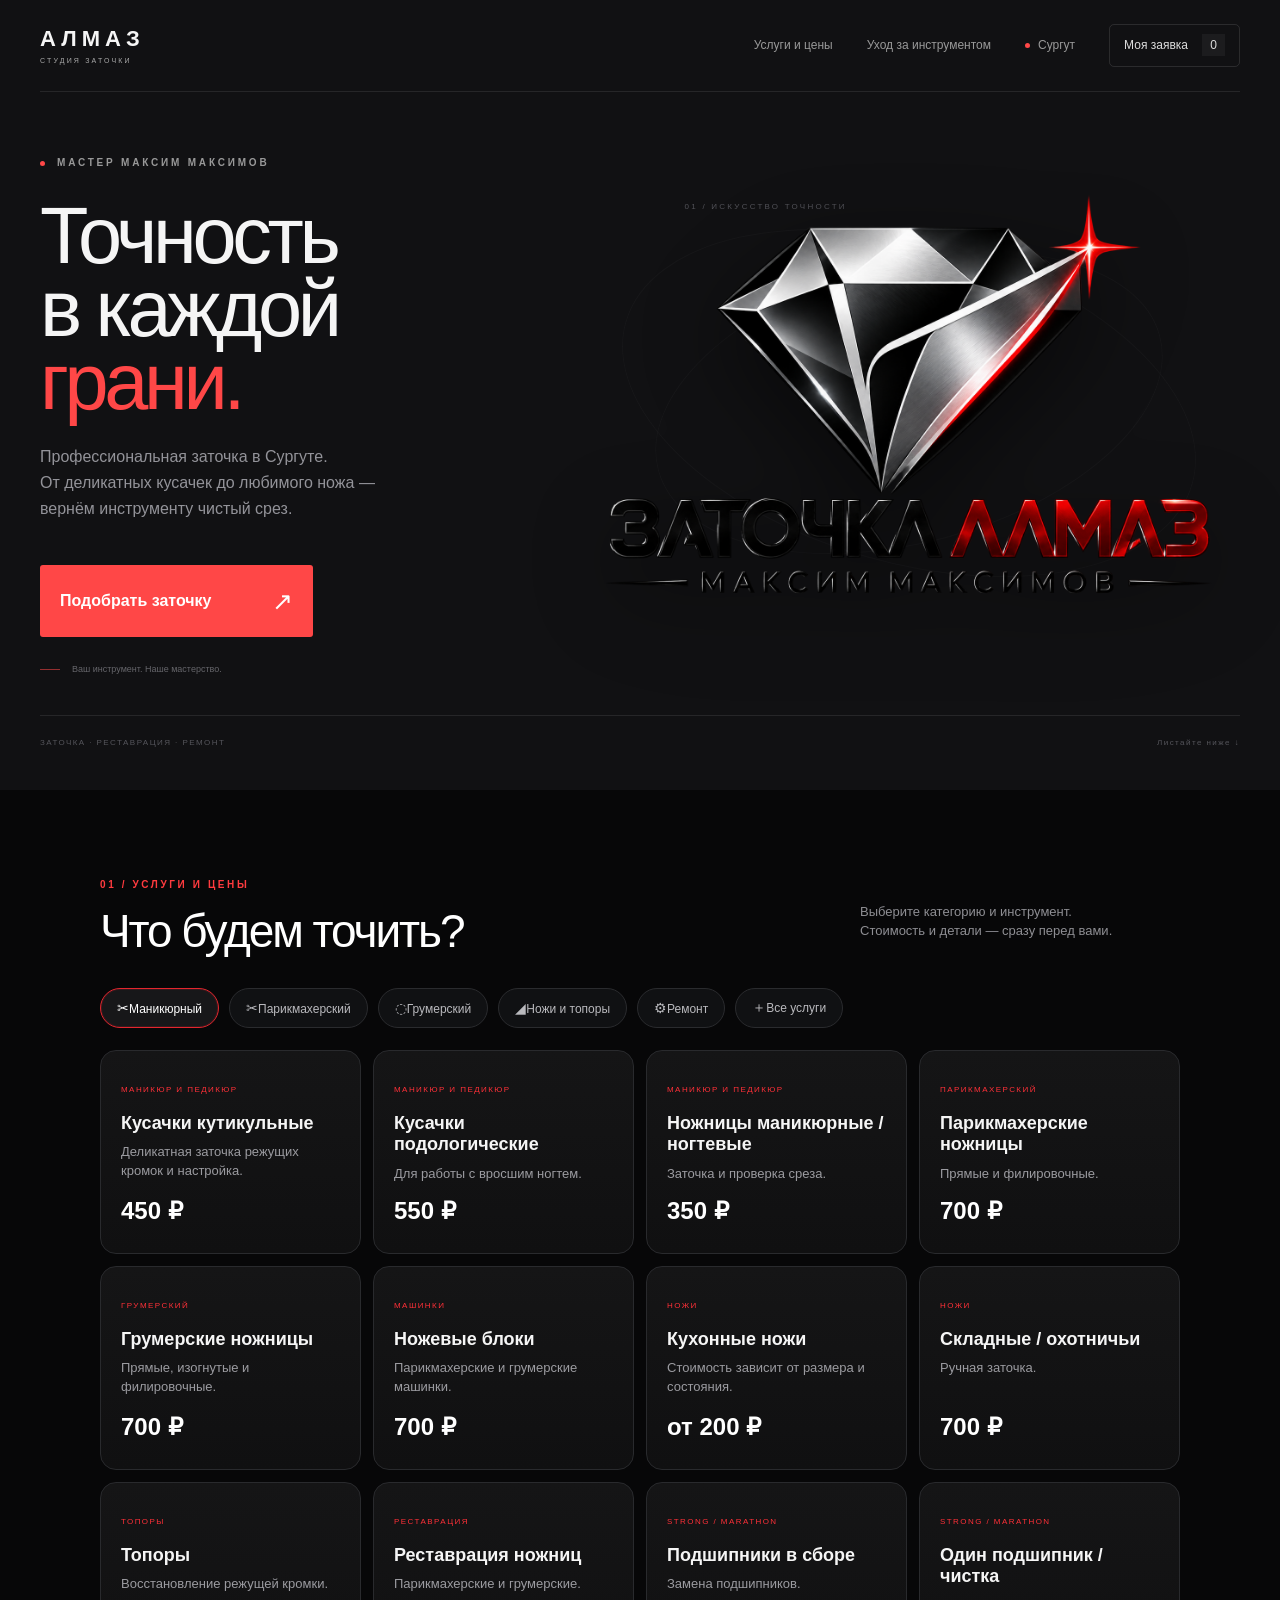
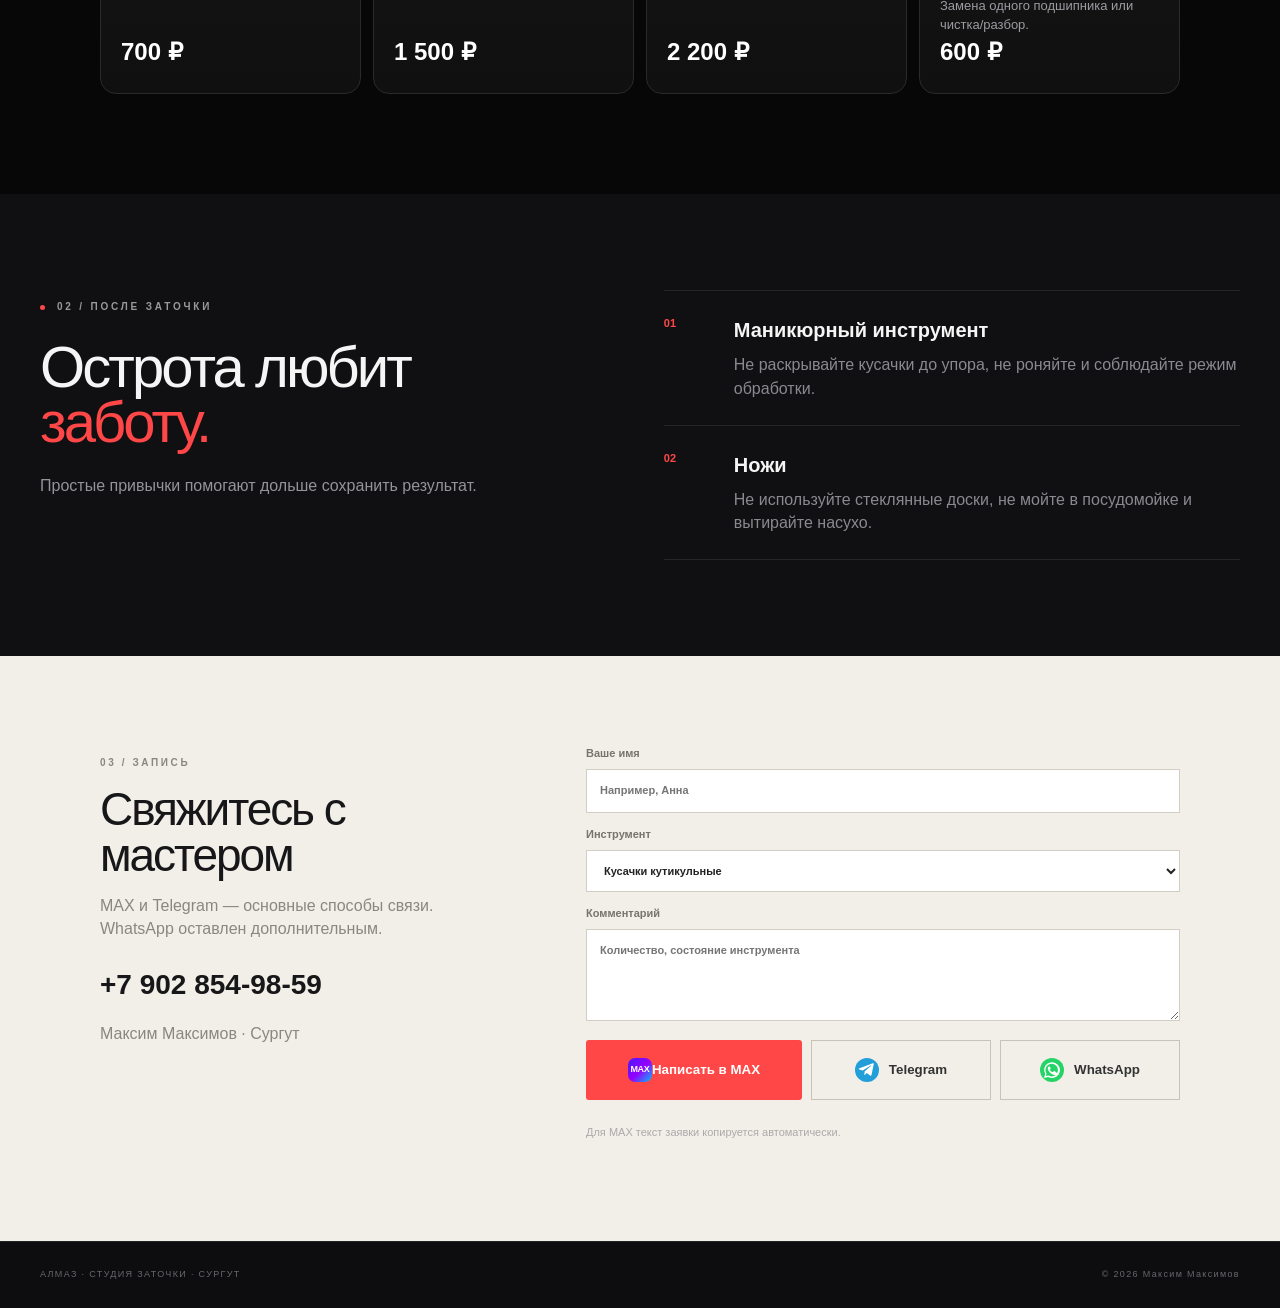
==== index.html @ 15db543c "Add files via upload" ====
<!doctype html>
<html lang="ru">
<head>
<meta charset="utf-8">
<meta name="viewport" content="width=device-width,initial-scale=1">
<title>Студия заточки «Алмаз» — Сургут</title>
<meta name="description" content="Профессиональная заточка маникюрного, парикмахерского, грумерского инструмента, ножей и топоров в Сургуте. Максим Максимов.">
<meta name="theme-color" content="#111113">
<style>
:root{--bg:#111113;--bg2:#151517;--paper:#f2efe9;--ink:#171719;--muted:#929297;--red:#ff4747;--line:rgba(255,255,255,.09);--max:1260px}
*{box-sizing:border-box}
html{scroll-behavior:smooth}
body{margin:0;font-family:-apple-system,BlinkMacSystemFont,"Segoe UI",Arial,sans-serif;background:var(--bg);color:#f5f5f5;line-height:1.45}
a{color:inherit;text-decoration:none}
.shell{width:min(calc(100% - 80px),var(--max));margin:auto}
.hero{min-height:790px;background:var(--bg)}
.nav{height:92px;display:flex;align-items:center;border-bottom:1px solid var(--line)}
.wordmark{display:flex;flex-direction:column;line-height:1}
.wordmark b{font-size:22px;letter-spacing:.23em}
.wordmark span{font-size:7px;letter-spacing:.31em;color:#aaa;margin-top:7px}
.navlinks{margin-left:auto;display:flex;align-items:center;gap:34px;font-size:12px;color:#999}
.city{display:flex;align-items:center;gap:8px}
.dot{width:5px;height:5px;border-radius:50%;background:var(--red);display:inline-block}
.order-pill{border:1px solid rgba(255,255,255,.11);padding:12px 14px;border-radius:5px;color:#ddd}
.order-pill em{font-style:normal;background:#1c1c1e;padding:4px 8px;margin-left:11px}
.hero-main{display:grid;grid-template-columns:.86fr 1.14fr;min-height:570px;align-items:center;gap:40px}
.hero-copy{padding:54px 0 30px}
.kicker{font-size:10px;letter-spacing:.28em;font-weight:750;color:#999;display:flex;align-items:center;gap:12px}
h1{font-weight:390;font-size:clamp(56px,6.2vw,88px);line-height:.92;letter-spacing:-.055em;margin:28px 0 26px}
h1 span,.dark-section h2 span{color:var(--red)}
.intro{color:#939399;font-size:16px;line-height:1.65}
.primary{display:inline-flex;align-items:center;justify-content:space-between;gap:60px;background:var(--red);border:0;color:#fff;font-weight:750;padding:18px 20px;border-radius:3px;margin-top:26px;min-width:210px;cursor:pointer}
.primary b{font-size:25px;font-weight:300}
.micro{font-size:9px;color:#65656a;margin-top:26px;display:flex;align-items:center;gap:12px}
.micro i{width:20px;border-top:1px solid rgba(255,71,71,.55)}
.hero-art{position:relative;min-height:530px;display:flex;align-items:center;justify-content:center}
.art-label{position:absolute;top:55px;left:16%;font-size:8px;letter-spacing:.28em;color:#525258}
.orbit{position:absolute;border:1px solid rgba(255,255,255,.025);border-radius:50%;width:520px;height:280px;transform:rotate(-15deg)}
.orbit.b{transform:rotate(16deg);width:590px;height:320px}
.logo-main{position:relative;width:min(100%,670px);max-height:455px;object-fit:contain;z-index:2;filter:drop-shadow(0 28px 42px rgba(0,0,0,.45))}
.hero-foot{height:54px;border-top:1px solid var(--line);display:flex;align-items:center;justify-content:space-between;color:#55555b;font-size:8px;letter-spacing:.18em}
.services{background:#070708;color:#f5f5f5;padding:78px 0 100px}
.light-shell{width:min(calc(100% - 160px),1080px);margin:auto}
.section-top{display:grid;grid-template-columns:1fr 320px;gap:40px;align-items:end}
.section-index{font-size:10px;letter-spacing:.26em;color:#ff3b3f;font-weight:700}
.section-top h2,.contact h2{font-size:46px;line-height:1;margin:15px 0 0;letter-spacing:-.045em;font-weight:450}.services .section-top h2{color:#fff}
.section-top>p{color:#8e8e93;font-size:13px}
.filters{display:flex;flex-wrap:wrap;gap:10px;margin-top:34px;border-bottom:0}
.filter{background:#101113;border:1px solid #2a2b2e;border-radius:999px;padding:10px 16px;color:#b9b9bd;cursor:pointer;font-size:14px}
.filter span{display:inline;font-size:12px;margin-top:0}
.filter.active{color:#fff;border-color:#e3262e;background:#171719;box-shadow:inset 0 0 0 1px rgba(227,38,46,.15)}
.cards{display:grid;grid-template-columns:repeat(4,1fr);gap:12px;background:transparent;margin-top:22px;border:0}
.service-card{background:linear-gradient(180deg,#151516 0%,#101011 100%);padding:24px 20px;min-height:204px;display:flex;flex-direction:column;justify-content:space-between;border:1px solid #292a2d;border-radius:16px;color:#f5f5f5}
.service-card.hidden{display:none}
.service-card small{font-size:8px;letter-spacing:.18em;color:#ff3038}
.service-card h3{font-size:18px;line-height:1.2;margin:15px 0 9px;color:#f5f5f5}
.service-card p{font-size:13px;color:#9b9ba0;margin:0}
.service-card>b{font-size:24px;color:#fff}
.dark-section{background:#101012;padding:96px 0}
.care-grid{display:grid;grid-template-columns:1fr 1.1fr;gap:100px}
.dark-section h2{font-size:58px;line-height:.95;font-weight:400;letter-spacing:-.05em;margin:24px 0}
.care-list{border-top:1px solid var(--line)}
.care-list article{display:grid;grid-template-columns:50px 1fr;gap:20px;padding:25px 0;border-bottom:1px solid var(--line)}
.care-list article>b{color:var(--red);font-size:11px}
.care-list h3{margin:0 0 8px;font-size:20px}
.care-list p{margin:0;color:#898990}
.contact{background:var(--paper);color:var(--ink);padding:90px 0}
.contact-grid{display:grid;grid-template-columns:.8fr 1.2fr;gap:90px}
.contact-grid>div>p{color:#8a8782}
.phone{display:block;font-size:28px;font-weight:750;margin-top:25px}
.request-form{display:grid;gap:14px}
.request-form label{font-size:11px;font-weight:700;color:#77736d}
.request-form input,.request-form select,.request-form textarea{width:100%;margin-top:7px;border:1px solid #d3cec5;background:#fff;color:#222;padding:13px;font:inherit}
.submit-actions{display:grid;grid-template-columns:1.2fr 1fr 1fr;gap:9px}
.submit-actions .primary{margin:0;min-width:0;gap:0}
.secondary{border:1px solid #c8c2b9;background:transparent;color:#333;font-weight:700;cursor:pointer}
.note{font-size:11px;color:#aaa!important}
footer{background:#0d0d0f;border-top:1px solid var(--line);padding:26px 0;color:#68686d;font-size:9px;letter-spacing:.15em}
footer .shell{display:flex;justify-content:space-between}
@media(max-width:980px){
.shell{width:min(calc(100% - 32px),var(--max))}
.light-shell{width:min(calc(100% - 40px),1080px)}
.navlinks a:not(.order-pill),.city{display:none}
.hero-main{grid-template-columns:1fr}
.hero-copy{padding-top:65px}
.hero-art{min-height:390px}
.logo-main{width:min(94%,620px)}
.hero{min-height:auto}
.section-top{grid-template-columns:1fr}
.filters{display:flex;grid-template-columns:none}
.cards{grid-template-columns:repeat(2,1fr)}
.care-grid,.contact-grid{grid-template-columns:1fr;gap:45px}
}
@media(max-width:620px){
.nav{height:74px}
.wordmark b{font-size:18px}
.order-pill{padding:9px}
h1{font-size:55px}
.hero-main{gap:0}
.hero-art{min-height:310px}
.logo-main{width:100%;max-height:300px}
.art-label,.orbit{display:none}
.hero-foot{font-size:6px}
.services{padding-top:58px}
.light-shell{width:min(calc(100% - 28px),1080px)}
.section-top h2,.contact h2{font-size:38px}
.filters{display:flex;grid-template-columns:none}
.cards{grid-template-columns:1fr}
.dark-section h2{font-size:48px}
.submit-actions{grid-template-columns:1fr}
.primary{width:100%}
footer .shell{flex-direction:column;gap:10px}
}

/* Messenger icons — only this block was added */
.msg-button{display:flex!important;align-items:center;justify-content:center;gap:10px}
.msg-icon{width:24px;height:24px;display:inline-flex;align-items:center;justify-content:center;flex:0 0 24px}
.msg-icon svg{display:block;width:24px;height:24px}
.msg-max{border-radius:7px;background:linear-gradient(135deg,#471AFF 0%,#9500FF 52%,#00BFFF 100%);color:#fff;font-size:9px;font-weight:900;letter-spacing:-.05em;line-height:1}

</style>
</head>
<body>
<header class="hero" id="top">
  <nav class="nav shell">
    <a class="wordmark" href="#top"><b>АЛМАЗ</b><span>СТУДИЯ ЗАТОЧКИ</span></a>
    <div class="navlinks">
      <a href="#services">Услуги и цены</a>
      <a href="#care">Уход за инструментом</a>
      <span class="city"><i class="dot"></i>Сургут</span>
      <a class="order-pill" href="#contact">Моя заявка <em>0</em></a>
    </div>
  </nav>

  <div class="hero-main shell">
    <section class="hero-copy">
      <p class="kicker"><i class="dot"></i>МАСТЕР МАКСИМ МАКСИМОВ</p>
      <h1>Точность<br>в каждой <span>грани.</span></h1>
      <p class="intro">Профессиональная заточка в Сургуте.<br>От деликатных кусачек до любимого ножа —<br>вернём инструменту чистый срез.</p>
      <a class="primary" href="#services">Подобрать заточку <b>↗</b></a>
      <p class="micro"><i></i>Ваш инструмент. Наше мастерство.</p>
    </section>

    <section class="hero-art">
      <p class="art-label">01 / ИСКУССТВО ТОЧНОСТИ</p>
      <div class="orbit"></div><div class="orbit b"></div>
      <img class="logo-main" alt="Заточка Алмаз — Максим Максимов"
        src="almaz-logo.png">
    </section>
  </div>

  <div class="hero-foot shell">
    <span>ЗАТОЧКА · РЕСТАВРАЦИЯ · РЕМОНТ</span><span>Листайте ниже ↓</span>
  </div>
</header>

<main>
<section class="services" id="services">
  <div class="light-shell">
    <div class="section-top">
      <div><p class="section-index">01 / УСЛУГИ И ЦЕНЫ</p><h2>Что будем точить?</h2></div>
      <p>Выберите категорию и инструмент.<br>Стоимость и детали — сразу перед вами.</p>
    </div>

    <div class="filters">
      <button class="filter active" data-filter="manicure">✂<span>Маникюрный</span></button>
      <button class="filter" data-filter="hair">✂<span>Парикмахерский</span></button>
      <button class="filter" data-filter="groom">◌<span>Грумерский</span></button>
      <button class="filter" data-filter="knives">◢<span>Ножи и топоры</span></button>
      <button class="filter" data-filter="repair">⚙<span>Ремонт</span></button>
      <button class="filter" data-filter="all">＋<span>Все услуги</span></button>
    </div>

    <div class="cards">
      <article class="service-card" data-cat="manicure"><div><small>МАНИКЮР И ПЕДИКЮР</small><h3>Кусачки кутикульные</h3><p>Деликатная заточка режущих кромок и настройка.</p></div><b>450 ₽</b></article>
      <article class="service-card" data-cat="manicure"><div><small>МАНИКЮР И ПЕДИКЮР</small><h3>Кусачки подологические</h3><p>Для работы с вросшим ногтем.</p></div><b>550 ₽</b></article>
      <article class="service-card" data-cat="manicure"><div><small>МАНИКЮР И ПЕДИКЮР</small><h3>Ножницы маникюрные / ногтевые</h3><p>Заточка и проверка среза.</p></div><b>350 ₽</b></article>
      <article class="service-card" data-cat="hair"><div><small>ПАРИКМАХЕРСКИЙ</small><h3>Парикмахерские ножницы</h3><p>Прямые и филировочные.</p></div><b>700 ₽</b></article>
      <article class="service-card" data-cat="groom"><div><small>ГРУМЕРСКИЙ</small><h3>Грумерские ножницы</h3><p>Прямые, изогнутые и филировочные.</p></div><b>700 ₽</b></article>
      <article class="service-card" data-cat="hair groom"><div><small>МАШИНКИ</small><h3>Ножевые блоки</h3><p>Парикмахерские и грумерские машинки.</p></div><b>700 ₽</b></article>
      <article class="service-card" data-cat="knives"><div><small>НОЖИ</small><h3>Кухонные ножи</h3><p>Стоимость зависит от размера и состояния.</p></div><b>от 200 ₽</b></article>
      <article class="service-card" data-cat="knives"><div><small>НОЖИ</small><h3>Складные / охотничьи</h3><p>Ручная заточка.</p></div><b>700 ₽</b></article>
      <article class="service-card" data-cat="knives"><div><small>ТОПОРЫ</small><h3>Топоры</h3><p>Восстановление режущей кромки.</p></div><b>700 ₽</b></article>
      <article class="service-card" data-cat="repair hair groom"><div><small>РЕСТАВРАЦИЯ</small><h3>Реставрация ножниц</h3><p>Парикмахерские и грумерские.</p></div><b>1 500 ₽</b></article>
      <article class="service-card" data-cat="repair"><div><small>STRONG / MARATHON</small><h3>Подшипники в сборе</h3><p>Замена подшипников.</p></div><b>2 200 ₽</b></article>
      <article class="service-card" data-cat="repair"><div><small>STRONG / MARATHON</small><h3>Один подшипник / чистка</h3><p>Замена одного подшипника или чистка/разбор.</p></div><b>600 ₽</b></article>
    </div>
  </div>
</section>

<section class="dark-section" id="care">
  <div class="shell care-grid">
    <div><p class="kicker"><i class="dot"></i>02 / ПОСЛЕ ЗАТОЧКИ</p><h2>Острота любит<br><span>заботу.</span></h2><p class="intro">Простые привычки помогают дольше сохранить результат.</p></div>
    <div class="care-list">
      <article><b>01</b><div><h3>Маникюрный инструмент</h3><p>Не раскрывайте кусачки до упора, не роняйте и соблюдайте режим обработки.</p></div></article>
      <article><b>02</b><div><h3>Ножи</h3><p>Не используйте стеклянные доски, не мойте в посудомойке и вытирайте насухо.</p></div></article>
    </div>
  </div>
</section>

<section class="contact" id="contact">
  <div class="light-shell contact-grid">
    <div>
      <p class="section-index">03 / ЗАПИСЬ</p>
      <h2>Свяжитесь с мастером</h2>
      <p>MAX и Telegram — основные способы связи. WhatsApp оставлен дополнительным.</p>
      <a class="phone" href="tel:+79028549859">+7 902 854-98-59</a>
      <p>Максим Максимов · Сургут</p>
    </div>
    <form id="requestForm" class="request-form">
      <label>Ваше имя<input name="name" type="text" placeholder="Например, Анна"></label>
      <label>Инструмент<select name="service">
        <option>Кусачки кутикульные</option><option>Кусачки подологические</option>
        <option>Маникюрные ножницы</option><option>Парикмахерские ножницы</option>
        <option>Грумерские ножницы</option><option>Ножевой блок машинки</option>
        <option>Кухонный нож</option><option>Складной / охотничий нож</option>
        <option>Топор</option><option>Ремонт маникюрного аппарата</option><option>Другое</option>
      </select></label>
      <label>Комментарий<textarea name="comment" rows="4" placeholder="Количество, состояние инструмента"></textarea></label>
      <div class="submit-actions">
        <button type="button" id="sendMax" class="primary msg-button"><span class="msg-icon msg-max" aria-hidden="true">MAX</span><span>Написать в MAX</span></button>
        <button type="submit" class="secondary msg-button"><span class="msg-icon" aria-hidden="true"><svg viewBox="0 0 24 24"><circle cx="12" cy="12" r="12" fill="#229ED9"/><path fill="#fff" d="M18.7 6.2 16.5 17c-.2.8-.7 1-1.4.6l-3.4-2.5-1.6 1.6c-.2.2-.3.3-.7.3l.2-3.5 6.4-5.8c.3-.2-.1-.4-.4-.2l-7.9 5-3.4-1.1c-.7-.2-.8-.7.2-1.1l13.3-5.1c.6-.2 1.2.1.9 1z"/></svg></span><span>Telegram</span></button>
        <button type="button" id="sendWhatsApp" class="secondary msg-button"><span class="msg-icon" aria-hidden="true"><svg viewBox="0 0 24 24"><circle cx="12" cy="12" r="12" fill="#25D366"/><path fill="#fff" d="M17.5 6.5A7.8 7.8 0 0 0 5.2 15.9L4 20l4.2-1.1a7.8 7.8 0 0 0 9.3-12.4ZM12 18.4c-1.2 0-2.4-.3-3.4-.9l-.2-.1-2.5.7.7-2.4-.2-.2A6.3 6.3 0 1 1 12 18.4Zm3.5-4.7c-.2-.1-1.1-.6-1.3-.6-.2-.1-.3-.1-.5.1l-.6.8c-.1.2-.3.2-.5.1-.2-.1-.8-.3-1.6-.9-.6-.5-1-1.1-1.1-1.3-.1-.2 0-.3.1-.4l.4-.4c.1-.1.2-.2.2-.3.1-.1 0-.3 0-.4-.1-.1-.4-1.1-.6-1.5-.2-.4-.4-.4-.5-.4h-.4c-.2 0-.4.1-.6.3-.2.2-.7.7-.7 1.8s.8 2.1.9 2.3c.1.2 1.7 2.5 4 3.5.6.2 1 .4 1.4.5.6.2 1.1.1 1.5.1.5-.1 1.3-.5 1.5-1 .2-.5.2-.9.1-1-.1-.1-.3-.2-.7-.3Z"/></svg></span><span>WhatsApp</span></button>
      </div>
      <p id="formNote" class="note">Для MAX текст заявки копируется автоматически.</p>
    </form>
  </div>
</section>
</main>

<footer><div class="shell"><span>АЛМАЗ · СТУДИЯ ЗАТОЧКИ · СУРГУТ</span><span>© <span id="year"></span> Максим Максимов</span></div></footer>

<script>
document.querySelectorAll('.filter').forEach(btn=>{
  btn.addEventListener('click',()=>{
    document.querySelectorAll('.filter').forEach(x=>x.classList.remove('active'));
    btn.classList.add('active');
    const f=btn.dataset.filter;
    document.querySelectorAll('.service-card').forEach(card=>{
      const cats=(card.dataset.cat||'').split(' ');
      card.classList.toggle('hidden',f!=='all'&&!cats.includes(f));
    });
  });
});

const form=document.getElementById('requestForm');
const note=document.getElementById('formNote');
function textReq(){
  const d=new FormData(form);
  return [
    'Здравствуйте! Хочу записаться в Студию заточки «Алмаз».',
    d.get('name') ? 'Имя: '+d.get('name') : '',
    'Инструмент: '+d.get('service'),
    d.get('comment') ? 'Комментарий: '+d.get('comment') : ''
  ].filter(Boolean).join('\n');
}
form.addEventListener('submit',e=>{
  e.preventDefault();
  window.open('https://t.me/ZatochkaSurgut?text='+encodeURIComponent(textReq()),'_blank','noopener');
});
document.getElementById('sendWhatsApp').addEventListener('click',()=>{
  window.open('https://wa.me/79028549859?text='+encodeURIComponent(textReq()),'_blank','noopener');
});
document.getElementById('sendMax').addEventListener('click',async()=>{
  try{await navigator.clipboard.writeText(textReq());note.textContent='Текст заявки скопирован. Вставьте его в MAX.';}catch(e){}
  window.open('https://max.ru/u/f9LHodD0cOL3pQyr5XkDK6MVtNHawLKkdbONwLSyoOXOts-p8-sgm9h1b4g','_blank','noopener');
});
document.getElementById('year').textContent=new Date().getFullYear();
</script>
</body>
</html>
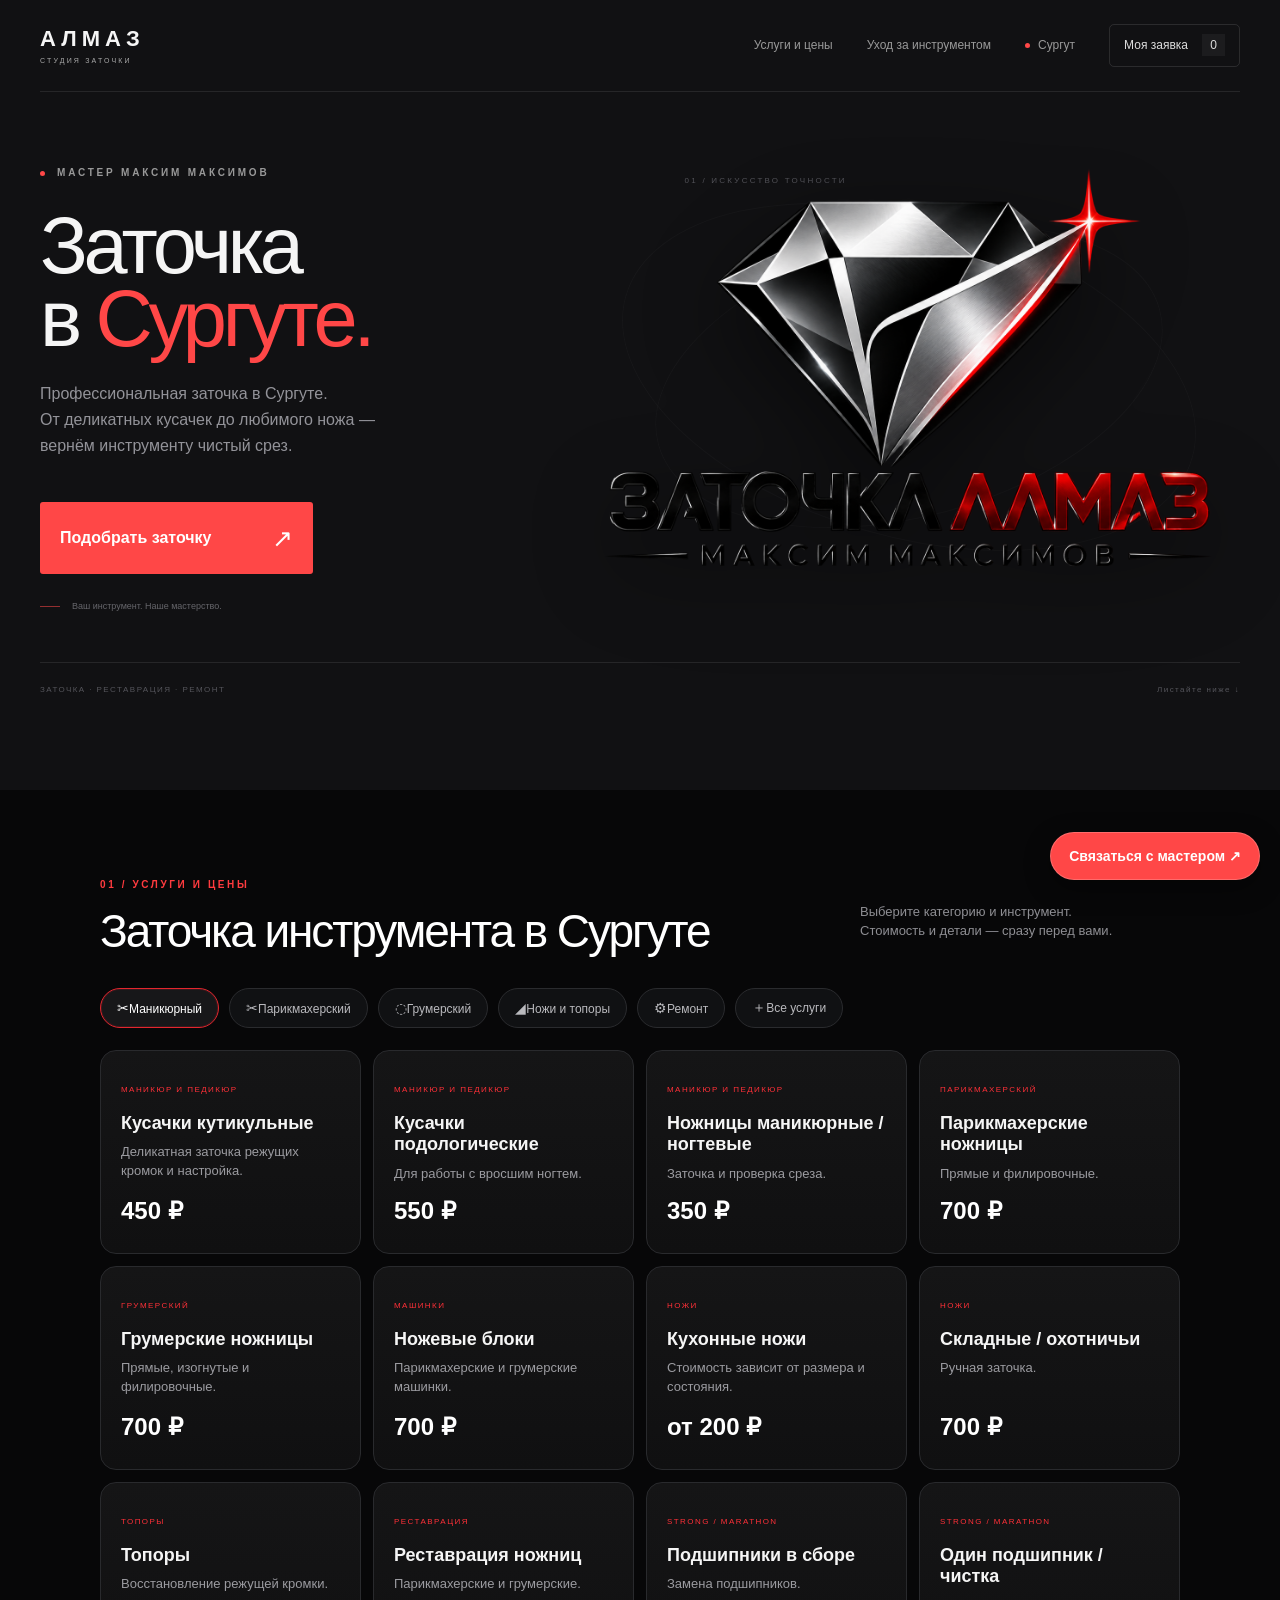
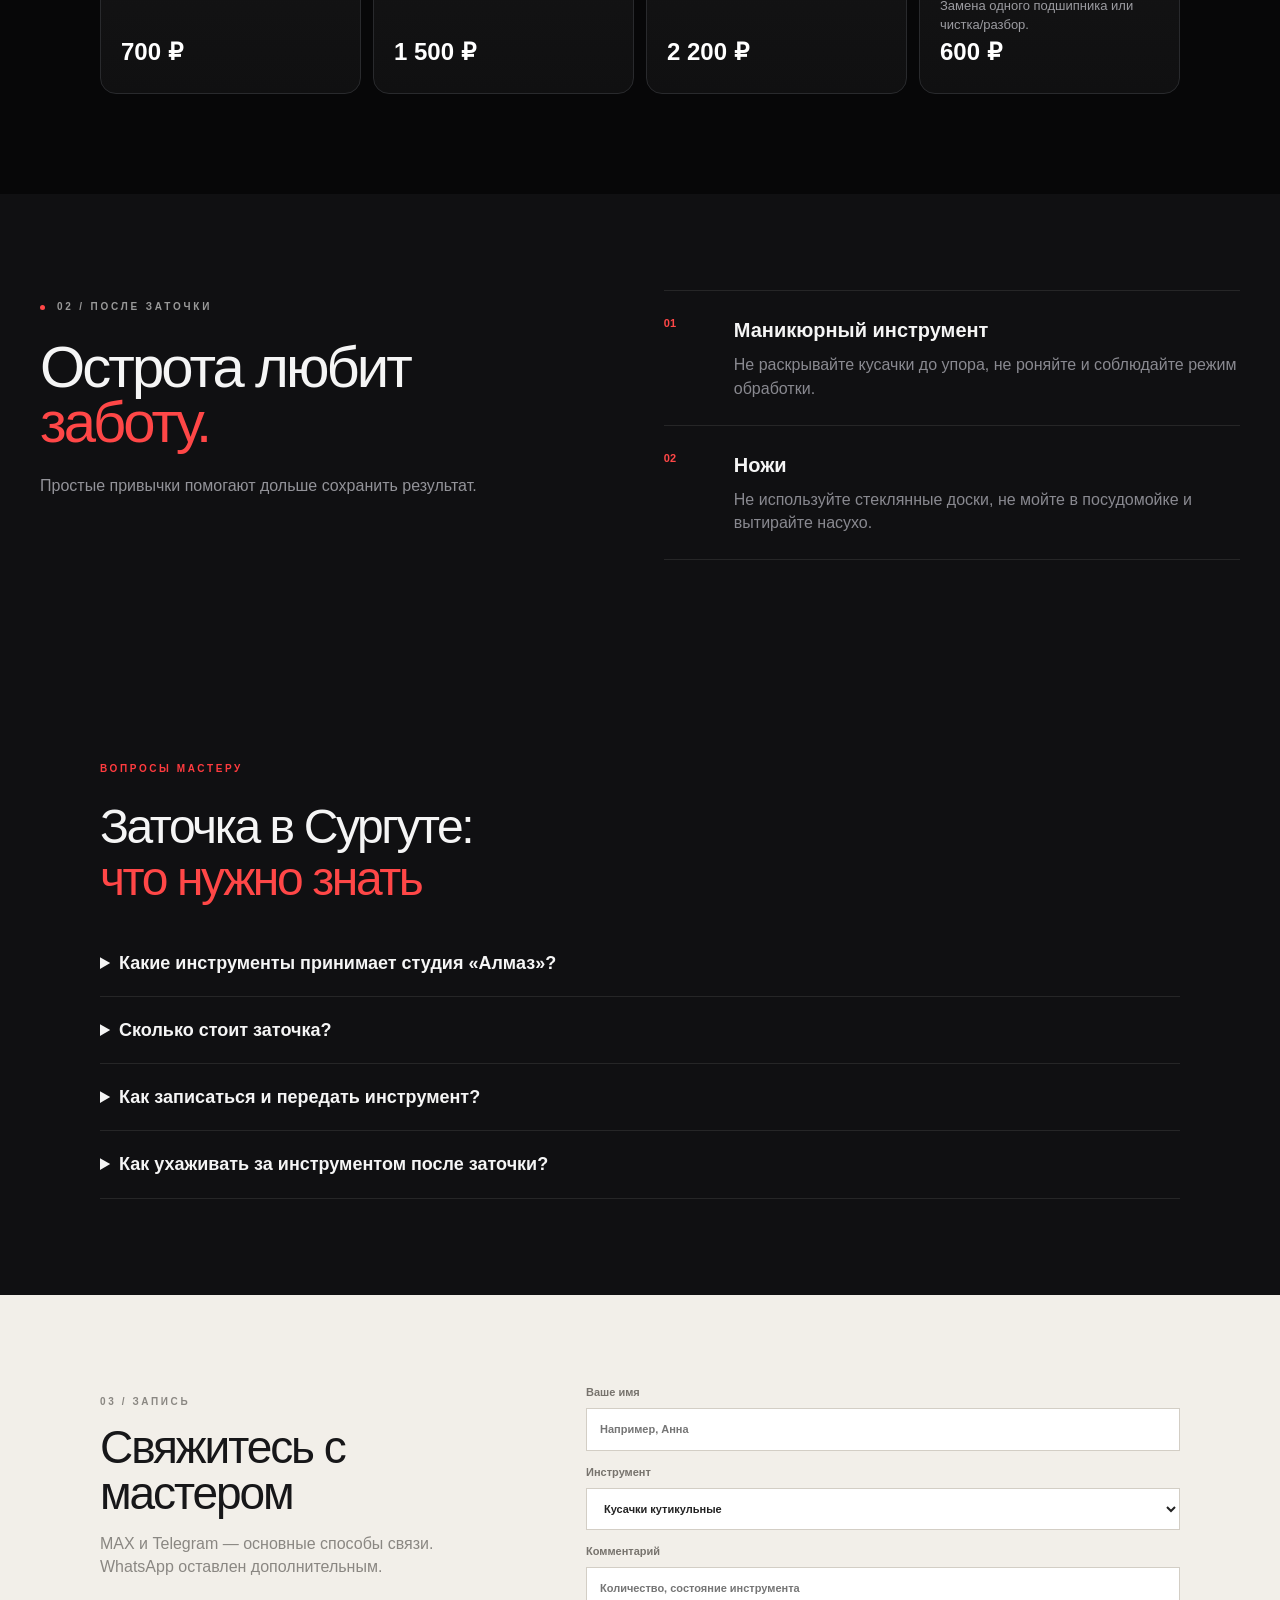
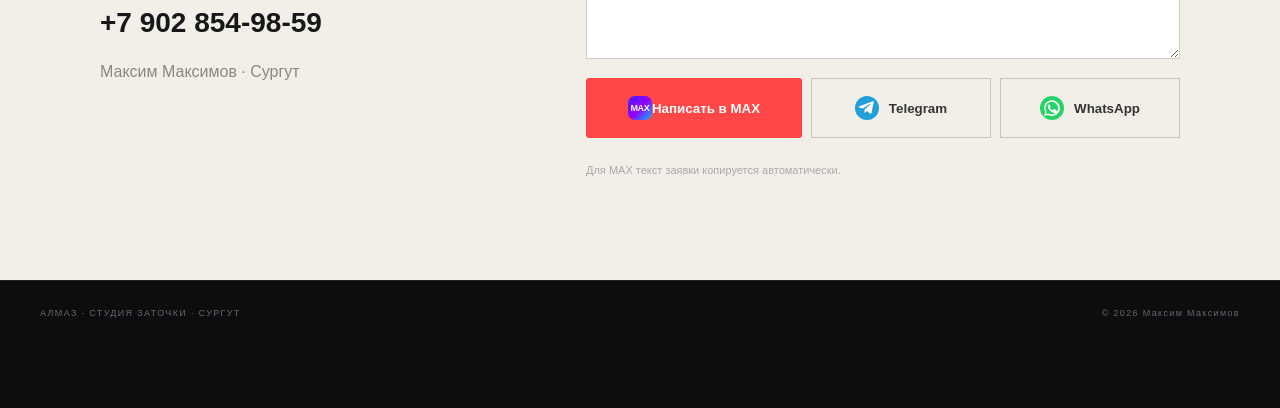
==== commit 5d65467b: "Add Surgut SEO, sitemap and configurable Yandex Metrica goals" ====
--- a/index.html
+++ b/index.html
@@ -3,9 +3,23 @@
 <head>
 <meta charset="utf-8">
 <meta name="viewport" content="width=device-width,initial-scale=1">
-<title>Студия заточки «Алмаз» — Сургут</title>
-<meta name="description" content="Профессиональная заточка маникюрного, парикмахерского, грумерского инструмента, ножей и топоров в Сургуте. Максим Максимов.">
+<title>Заточка в Сургуте — ножи, ножницы, кусачки | Студия «Алмаз»</title>
+<meta name="description" content="Заточка ножей, ножниц, кусачек и ножевых блоков в Сургуте. Студия «Алмаз», мастер Максим Максимов. Кусачки — 450 ₽, ножницы — от 350 ₽, ножи — от 200 ₽. Запись и цены.">
 <meta name="theme-color" content="#111113">
+<link rel="canonical" href="https://almaz-surgut.ru/">
+<meta name="robots" content="index,follow,max-image-preview:large">
+<link rel="icon" href="/favicon.svg" type="image/svg+xml">
+<meta property="og:type" content="website">
+<meta property="og:locale" content="ru_RU">
+<meta property="og:site_name" content="Студия заточки Алмаз">
+<meta property="og:title" content="Заточка в Сургуте — Студия «Алмаз»">
+<meta property="og:description" content="Ножи, ножницы, кусачки и ножевые блоки. Услуги, цены и запись к мастеру Максиму Максимову.">
+<meta property="og:url" content="https://almaz-surgut.ru/">
+<meta property="og:image" content="https://almaz-surgut.ru/almaz-logo.png">
+<meta property="og:image:alt" content="Студия заточки Алмаз — Максим Максимов">
+<meta name="twitter:card" content="summary_large_image">
+<script src="/site-config.js"></script>
+<script src="/analytics.js" defer></script>
 <style>
 :root{--bg:#111113;--bg2:#151517;--paper:#f2efe9;--ink:#171719;--muted:#929297;--red:#ff4747;--line:rgba(255,255,255,.09);--max:1260px}
 *{box-sizing:border-box}
@@ -118,7 +132,186 @@
 .msg-icon svg{display:block;width:24px;height:24px}
 .msg-max{border-radius:7px;background:linear-gradient(135deg,#471AFF 0%,#9500FF 52%,#00BFFF 100%);color:#fff;font-size:9px;font-weight:900;letter-spacing:-.05em;line-height:1}
 
+
+.faq h2{font-size:clamp(32px,5vw,48px);line-height:1.1}
+.faq details{border-bottom:1px solid var(--line);padding:20px 0}
+.faq summary{cursor:pointer;font-size:18px;font-weight:600}
+.faq details p{color:#a9a9af;max-width:850px;font-size:15px;line-height:1.7}
+.faq details a{text-decoration:underline;color:#fff}
+.quick-contact{position:fixed;right:20px;bottom:max(20px,env(safe-area-inset-bottom));z-index:10;padding:13px 18px;background:var(--red);color:#fff;border:1px solid rgba(255,255,255,.2);border-radius:999px;font-size:14px;font-weight:700;box-shadow:0 8px 26px rgba(0,0,0,.4)}
+footer{padding-bottom:88px}
+@media(max-width:500px){.quick-contact{right:14px;font-size:13px;padding:12px 16px}}
+@media(prefers-reduced-motion:reduce){html{scroll-behavior:auto}}
+
 </style>
+<script type="application/ld+json">
+{
+  "@context": "https://schema.org",
+  "@type": "ProfessionalService",
+  "@id": "https://almaz-surgut.ru/#business",
+  "name": "Студия заточки Алмаз",
+  "url": "https://almaz-surgut.ru/",
+  "image": "https://almaz-surgut.ru/almaz-logo.png",
+  "logo": "https://almaz-surgut.ru/almaz-logo.png",
+  "description": "Профессиональная заточка инструмента в Сургуте. Мастер Максим Максимов.",
+  "telephone": "+79028549859",
+  "address": {
+    "@type": "PostalAddress",
+    "addressLocality": "Сургут",
+    "addressRegion": "Ханты-Мансийский автономный округ — Югра",
+    "addressCountry": "RU"
+  },
+  "areaServed": {
+    "@type": "City",
+    "name": "Сургут"
+  },
+  "sameAs": [
+    "https://t.me/ZatochkaSurgut"
+  ],
+  "hasOfferCatalog": {
+    "@type": "OfferCatalog",
+    "name": "Заточка и ремонт инструмента",
+    "itemListElement": [
+      {
+        "@type": "Offer",
+        "itemOffered": {
+          "@type": "Service",
+          "name": "Кусачки кутикульные",
+          "areaServed": "Сургут"
+        },
+        "priceCurrency": "RUB",
+        "url": "https://almaz-surgut.ru/#services",
+        "price": "450"
+      },
+      {
+        "@type": "Offer",
+        "itemOffered": {
+          "@type": "Service",
+          "name": "Кусачки подологические",
+          "areaServed": "Сургут"
+        },
+        "priceCurrency": "RUB",
+        "url": "https://almaz-surgut.ru/#services",
+        "price": "550"
+      },
+      {
+        "@type": "Offer",
+        "itemOffered": {
+          "@type": "Service",
+          "name": "Ножницы маникюрные / ногтевые",
+          "areaServed": "Сургут"
+        },
+        "priceCurrency": "RUB",
+        "url": "https://almaz-surgut.ru/#services",
+        "price": "350"
+      },
+      {
+        "@type": "Offer",
+        "itemOffered": {
+          "@type": "Service",
+          "name": "Парикмахерские ножницы",
+          "areaServed": "Сургут"
+        },
+        "priceCurrency": "RUB",
+        "url": "https://almaz-surgut.ru/#services",
+        "price": "700"
+      },
+      {
+        "@type": "Offer",
+        "itemOffered": {
+          "@type": "Service",
+          "name": "Грумерские ножницы",
+          "areaServed": "Сургут"
+        },
+        "priceCurrency": "RUB",
+        "url": "https://almaz-surgut.ru/#services",
+        "price": "700"
+      },
+      {
+        "@type": "Offer",
+        "itemOffered": {
+          "@type": "Service",
+          "name": "Ножевые блоки",
+          "areaServed": "Сургут"
+        },
+        "priceCurrency": "RUB",
+        "url": "https://almaz-surgut.ru/#services",
+        "price": "700"
+      },
+      {
+        "@type": "Offer",
+        "itemOffered": {
+          "@type": "Service",
+          "name": "Кухонные ножи",
+          "areaServed": "Сургут"
+        },
+        "priceCurrency": "RUB",
+        "url": "https://almaz-surgut.ru/#services",
+        "priceSpecification": {
+          "@type": "PriceSpecification",
+          "minPrice": "200",
+          "priceCurrency": "RUB"
+        }
+      },
+      {
+        "@type": "Offer",
+        "itemOffered": {
+          "@type": "Service",
+          "name": "Складные / охотничьи",
+          "areaServed": "Сургут"
+        },
+        "priceCurrency": "RUB",
+        "url": "https://almaz-surgut.ru/#services",
+        "price": "700"
+      },
+      {
+        "@type": "Offer",
+        "itemOffered": {
+          "@type": "Service",
+          "name": "Топоры",
+          "areaServed": "Сургут"
+        },
+        "priceCurrency": "RUB",
+        "url": "https://almaz-surgut.ru/#services",
+        "price": "700"
+      },
+      {
+        "@type": "Offer",
+        "itemOffered": {
+          "@type": "Service",
+          "name": "Реставрация ножниц",
+          "areaServed": "Сургут"
+        },
+        "priceCurrency": "RUB",
+        "url": "https://almaz-surgut.ru/#services",
+        "price": "1500"
+      },
+      {
+        "@type": "Offer",
+        "itemOffered": {
+          "@type": "Service",
+          "name": "Подшипники в сборе",
+          "areaServed": "Сургут"
+        },
+        "priceCurrency": "RUB",
+        "url": "https://almaz-surgut.ru/#services",
+        "price": "2200"
+      },
+      {
+        "@type": "Offer",
+        "itemOffered": {
+          "@type": "Service",
+          "name": "Один подшипник / чистка",
+          "areaServed": "Сургут"
+        },
+        "priceCurrency": "RUB",
+        "url": "https://almaz-surgut.ru/#services",
+        "price": "600"
+      }
+    ]
+  }
+}
+</script>
 </head>
 <body>
 <header class="hero" id="top">
@@ -135,7 +328,7 @@
   <div class="hero-main shell">
     <section class="hero-copy">
       <p class="kicker"><i class="dot"></i>МАСТЕР МАКСИМ МАКСИМОВ</p>
-      <h1>Точность<br>в каждой <span>грани.</span></h1>
+      <h1>Заточка<br>в <span>Сургуте.</span></h1>
       <p class="intro">Профессиональная заточка в Сургуте.<br>От деликатных кусачек до любимого ножа —<br>вернём инструменту чистый срез.</p>
       <a class="primary" href="#services">Подобрать заточку <b>↗</b></a>
       <p class="micro"><i></i>Ваш инструмент. Наше мастерство.</p>
@@ -145,7 +338,7 @@
       <p class="art-label">01 / ИСКУССТВО ТОЧНОСТИ</p>
       <div class="orbit"></div><div class="orbit b"></div>
       <img class="logo-main" alt="Заточка Алмаз — Максим Максимов"
-        src="almaz-logo.png">
+        src="almaz-logo.png" decoding="async" fetchpriority="high">
     </section>
   </div>
 
@@ -158,7 +351,7 @@
 <section class="services" id="services">
   <div class="light-shell">
     <div class="section-top">
-      <div><p class="section-index">01 / УСЛУГИ И ЦЕНЫ</p><h2>Что будем точить?</h2></div>
+      <div><p class="section-index">01 / УСЛУГИ И ЦЕНЫ</p><h2>Заточка инструмента в Сургуте</h2></div>
       <p>Выберите категорию и инструмент.<br>Стоимость и детали — сразу перед вами.</p>
     </div>
 
@@ -195,6 +388,17 @@
       <article><b>01</b><div><h3>Маникюрный инструмент</h3><p>Не раскрывайте кусачки до упора, не роняйте и соблюдайте режим обработки.</p></div></article>
       <article><b>02</b><div><h3>Ножи</h3><p>Не используйте стеклянные доски, не мойте в посудомойке и вытирайте насухо.</p></div></article>
     </div>
+  </div>
+</section>
+
+<section class="dark-section faq" id="faq">
+  <div class="light-shell">
+    <p class="section-index">ВОПРОСЫ МАСТЕРУ</p>
+    <h2>Заточка в Сургуте:<br><span>что нужно знать</span></h2>
+    <details><summary>Какие инструменты принимает студия «Алмаз»?</summary><p>Маникюрные и подологические кусачки, маникюрные, парикмахерские и грумерские ножницы, ножевые блоки машинок, кухонные, складные и охотничьи ножи, топоры. Также занимаемся реставрацией ножниц и ремонтом маникюрных аппаратов Strong и Marathon.</p></details>
+    <details><summary>Сколько стоит заточка?</summary><p>Кутикульные кусачки — 450 ₽, подологические — 550 ₽, маникюрные ножницы — 350 ₽. Парикмахерские и грумерские ножницы, ножевые блоки — 700 ₽. Кухонные ножи — от 200 ₽; стоимость зависит от размера и состояния.</p></details>
+    <details><summary>Как записаться и передать инструмент?</summary><p>Позвоните по номеру <a href="tel:+79028549859">+7 902 854-98-59</a> или заполните <a href="#contact">заявку на сайте</a> и откройте выбранный мессенджер. Время, место передачи инструмента и срок готовности согласуйте с мастером Максимом Максимовым.</p></details>
+    <details><summary>Как ухаживать за инструментом после заточки?</summary><p>Не раскрывайте кусачки до упора и не роняйте инструмент. Ножи вытирайте насухо, используйте деревянную или пластиковую доску и избегайте посудомоечной машины. Подробнее — в <a href="#care">рекомендациях по уходу</a>.</p></details>
   </div>
 </section>
 
@@ -228,6 +432,7 @@
 </section>
 </main>
 
+<a class="quick-contact" href="#contact">Связаться с мастером ↗</a>
 <footer><div class="shell"><span>АЛМАЗ · СТУДИЯ ЗАТОЧКИ · СУРГУТ</span><span>© <span id="year"></span> Максим Максимов</span></div></footer>
 
 <script>
@@ -236,6 +441,7 @@
     document.querySelectorAll('.filter').forEach(x=>x.classList.remove('active'));
     btn.classList.add('active');
     const f=btn.dataset.filter;
+    window.almazGoal?.('select_category',{category:f});
     document.querySelectorAll('.service-card').forEach(card=>{
       const cats=(card.dataset.cat||'').split(' ');
       card.classList.toggle('hidden',f!=='all'&&!cats.includes(f));
@@ -256,16 +462,19 @@
 }
 form.addEventListener('submit',e=>{
   e.preventDefault();
+  window.almazGoal?.('request_telegram');
   window.open('https://t.me/ZatochkaSurgut?text='+encodeURIComponent(textReq()),'_blank','noopener');
 });
 document.getElementById('sendWhatsApp').addEventListener('click',()=>{
+  window.almazGoal?.('request_whatsapp');
   window.open('https://wa.me/79028549859?text='+encodeURIComponent(textReq()),'_blank','noopener');
 });
 document.getElementById('sendMax').addEventListener('click',async()=>{
+  window.almazGoal?.('request_max');
   try{await navigator.clipboard.writeText(textReq());note.textContent='Текст заявки скопирован. Вставьте его в MAX.';}catch(e){}
   window.open('https://max.ru/u/f9LHodD0cOL3pQyr5XkDK6MVtNHawLKkdbONwLSyoOXOts-p8-sgm9h1b4g','_blank','noopener');
 });
 document.getElementById('year').textContent=new Date().getFullYear();
 </script>
 </body>
-</html>+</html>
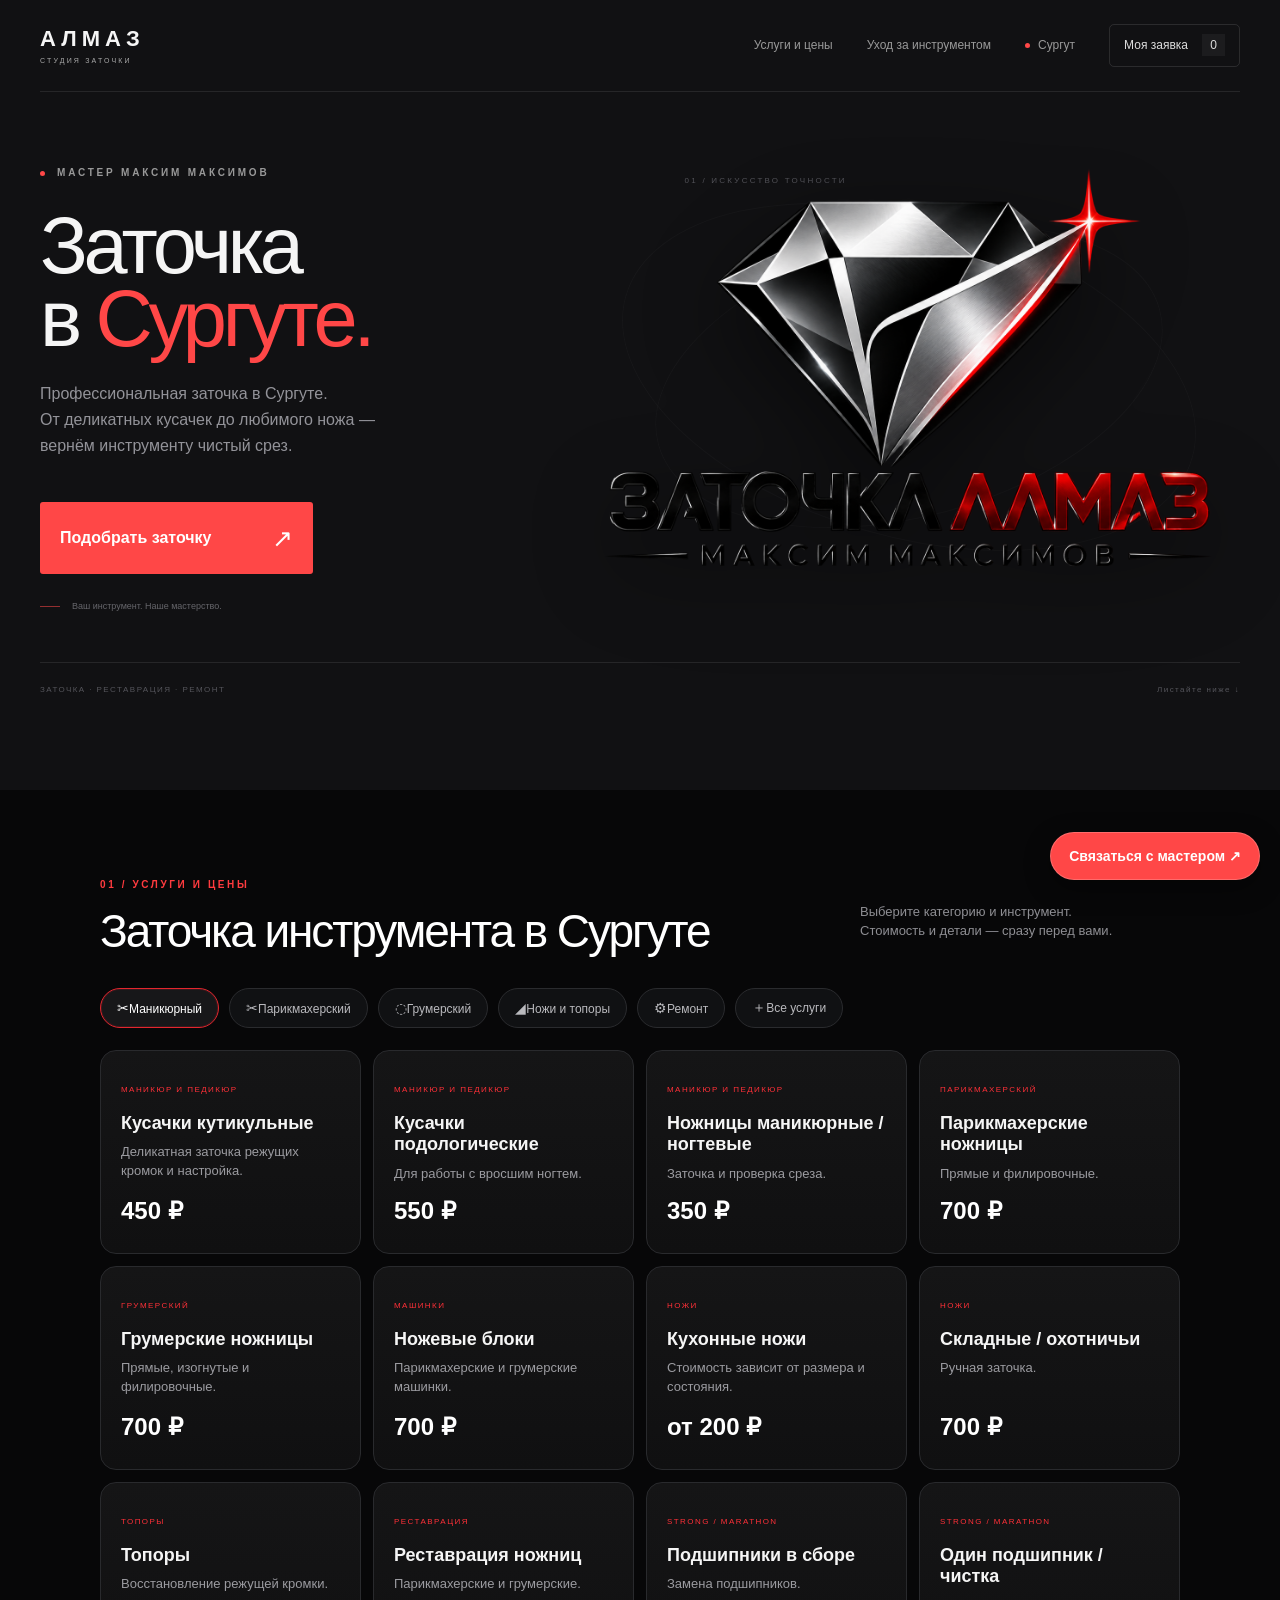
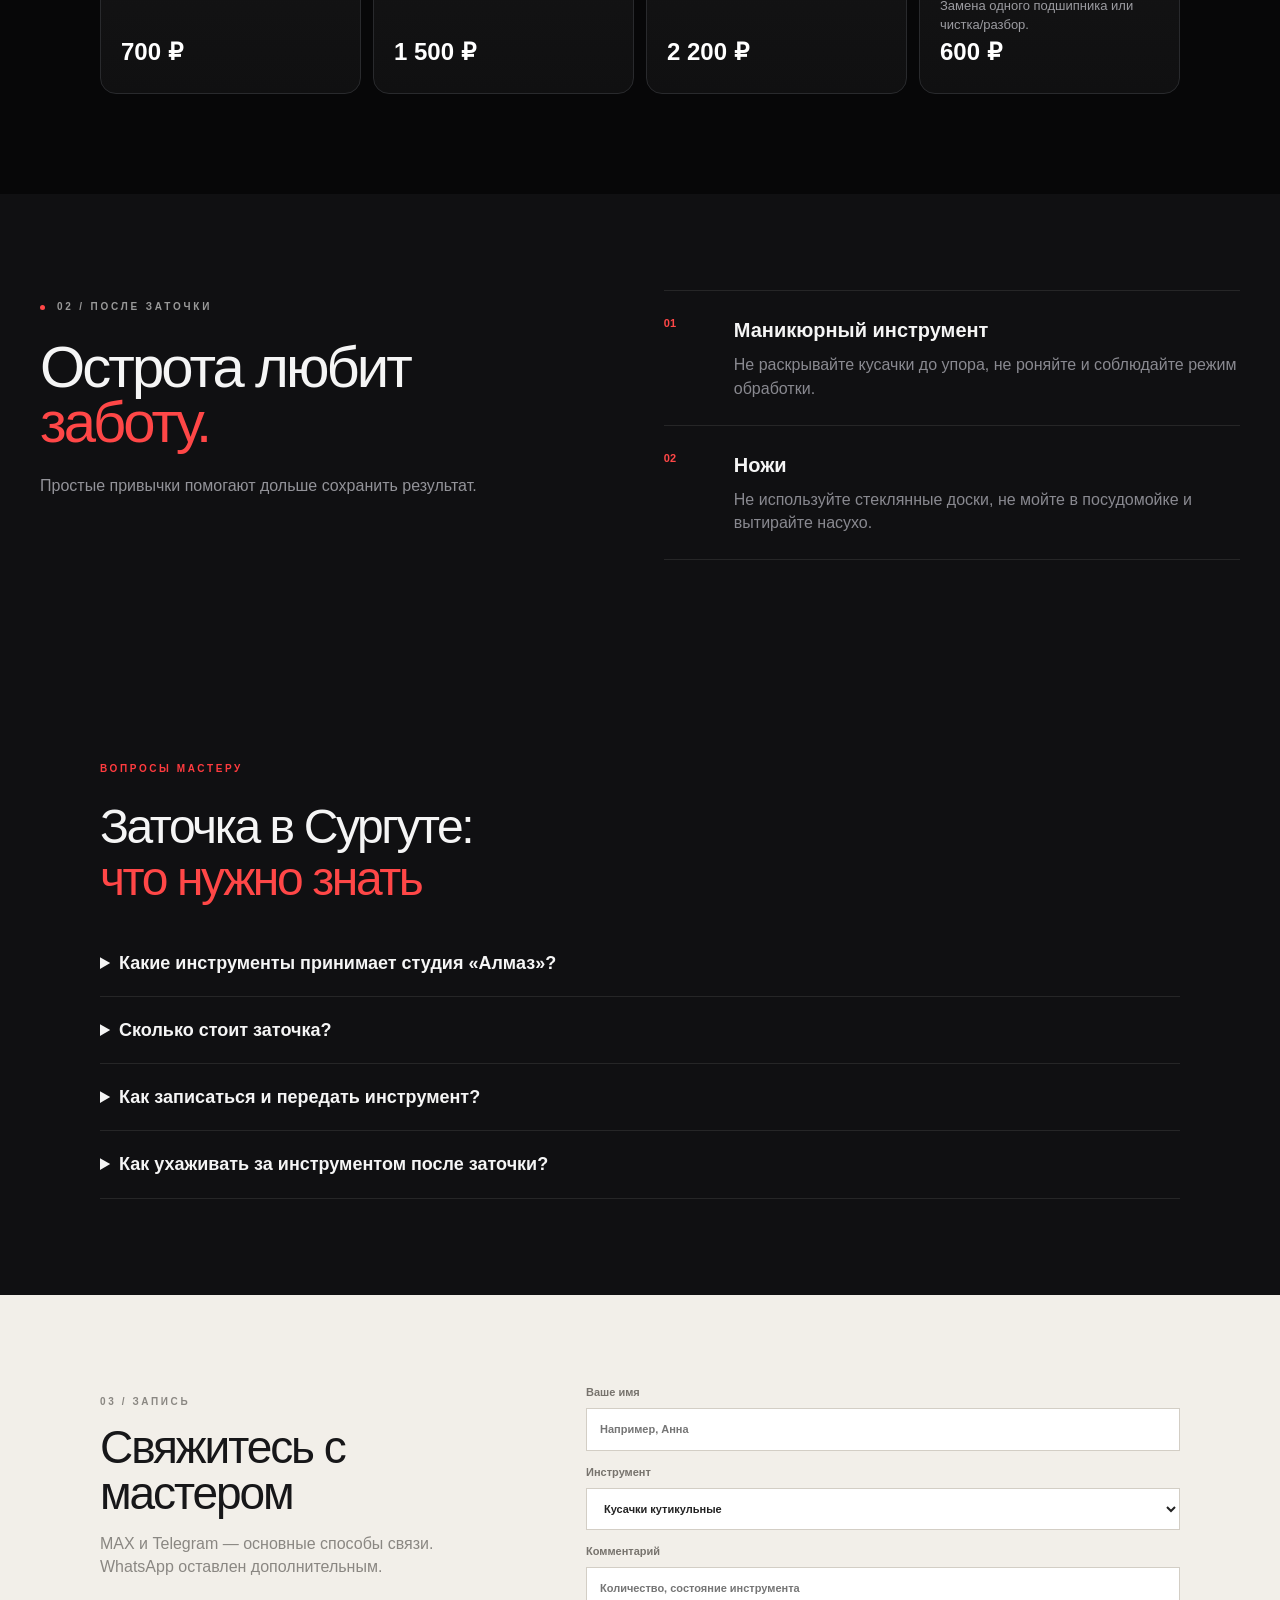
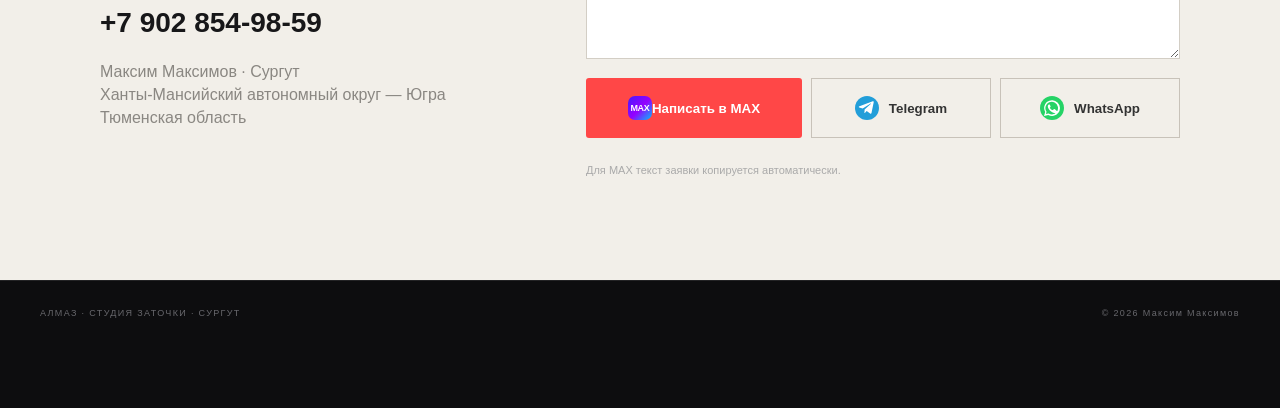
==== commit 704af94a: "Activate owner-provided Yandex Metrica 113395871 and clarify Surgut region" ====
--- a/index.html
+++ b/index.html
@@ -4,7 +4,7 @@
 <meta charset="utf-8">
 <meta name="viewport" content="width=device-width,initial-scale=1">
 <title>Заточка в Сургуте — ножи, ножницы, кусачки | Студия «Алмаз»</title>
-<meta name="description" content="Заточка ножей, ножниц, кусачек и ножевых блоков в Сургуте. Студия «Алмаз», мастер Максим Максимов. Кусачки — 450 ₽, ножницы — от 350 ₽, ножи — от 200 ₽. Запись и цены.">
+<meta name="description" content="Заточка ножей, ножниц, кусачек и ножевых блоков в Сургуте, ХМАО — Югра. Студия «Алмаз», мастер Максим Максимов. Кусачки — 450 ₽, ножницы — от 350 ₽, ножи — от 200 ₽. Запись и цены.">
 <meta name="theme-color" content="#111113">
 <link rel="canonical" href="https://almaz-surgut.ru/">
 <meta name="robots" content="index,follow,max-image-preview:large">
@@ -163,7 +163,15 @@
   },
   "areaServed": {
     "@type": "City",
-    "name": "Сургут"
+    "name": "Сургут",
+    "containedInPlace": {
+      "@type": "AdministrativeArea",
+      "name": "Ханты-Мансийский автономный округ — Югра",
+      "containedInPlace": {
+        "@type": "AdministrativeArea",
+        "name": "Тюменская область"
+      }
+    }
   },
   "sameAs": [
     "https://t.me/ZatochkaSurgut"
@@ -314,6 +322,7 @@
 </script>
 </head>
 <body>
+<noscript><div><img src="https://mc.yandex.ru/watch/113395871" style="position:absolute;left:-9999px;" alt=""></div></noscript>
 <header class="hero" id="top">
   <nav class="nav shell">
     <a class="wordmark" href="#top"><b>АЛМАЗ</b><span>СТУДИЯ ЗАТОЧКИ</span></a>
@@ -409,10 +418,10 @@
       <h2>Свяжитесь с мастером</h2>
       <p>MAX и Telegram — основные способы связи. WhatsApp оставлен дополнительным.</p>
       <a class="phone" href="tel:+79028549859">+7 902 854-98-59</a>
-      <p>Максим Максимов · Сургут</p>
+      <p>Максим Максимов · Сургут<br>Ханты-Мансийский автономный округ — Югра<br>Тюменская область</p>
     </div>
     <form id="requestForm" class="request-form">
-      <label>Ваше имя<input name="name" type="text" placeholder="Например, Анна"></label>
+      <label>Ваше имя<input class="ym-disable-keys" name="name" type="text" placeholder="Например, Анна"></label>
       <label>Инструмент<select name="service">
         <option>Кусачки кутикульные</option><option>Кусачки подологические</option>
         <option>Маникюрные ножницы</option><option>Парикмахерские ножницы</option>
@@ -420,7 +429,7 @@
         <option>Кухонный нож</option><option>Складной / охотничий нож</option>
         <option>Топор</option><option>Ремонт маникюрного аппарата</option><option>Другое</option>
       </select></label>
-      <label>Комментарий<textarea name="comment" rows="4" placeholder="Количество, состояние инструмента"></textarea></label>
+      <label>Комментарий<textarea class="ym-disable-keys" name="comment" rows="4" placeholder="Количество, состояние инструмента"></textarea></label>
       <div class="submit-actions">
         <button type="button" id="sendMax" class="primary msg-button"><span class="msg-icon msg-max" aria-hidden="true">MAX</span><span>Написать в MAX</span></button>
         <button type="submit" class="secondary msg-button"><span class="msg-icon" aria-hidden="true"><svg viewBox="0 0 24 24"><circle cx="12" cy="12" r="12" fill="#229ED9"/><path fill="#fff" d="M18.7 6.2 16.5 17c-.2.8-.7 1-1.4.6l-3.4-2.5-1.6 1.6c-.2.2-.3.3-.7.3l.2-3.5 6.4-5.8c.3-.2-.1-.4-.4-.2l-7.9 5-3.4-1.1c-.7-.2-.8-.7.2-1.1l13.3-5.1c.6-.2 1.2.1.9 1z"/></svg></span><span>Telegram</span></button>
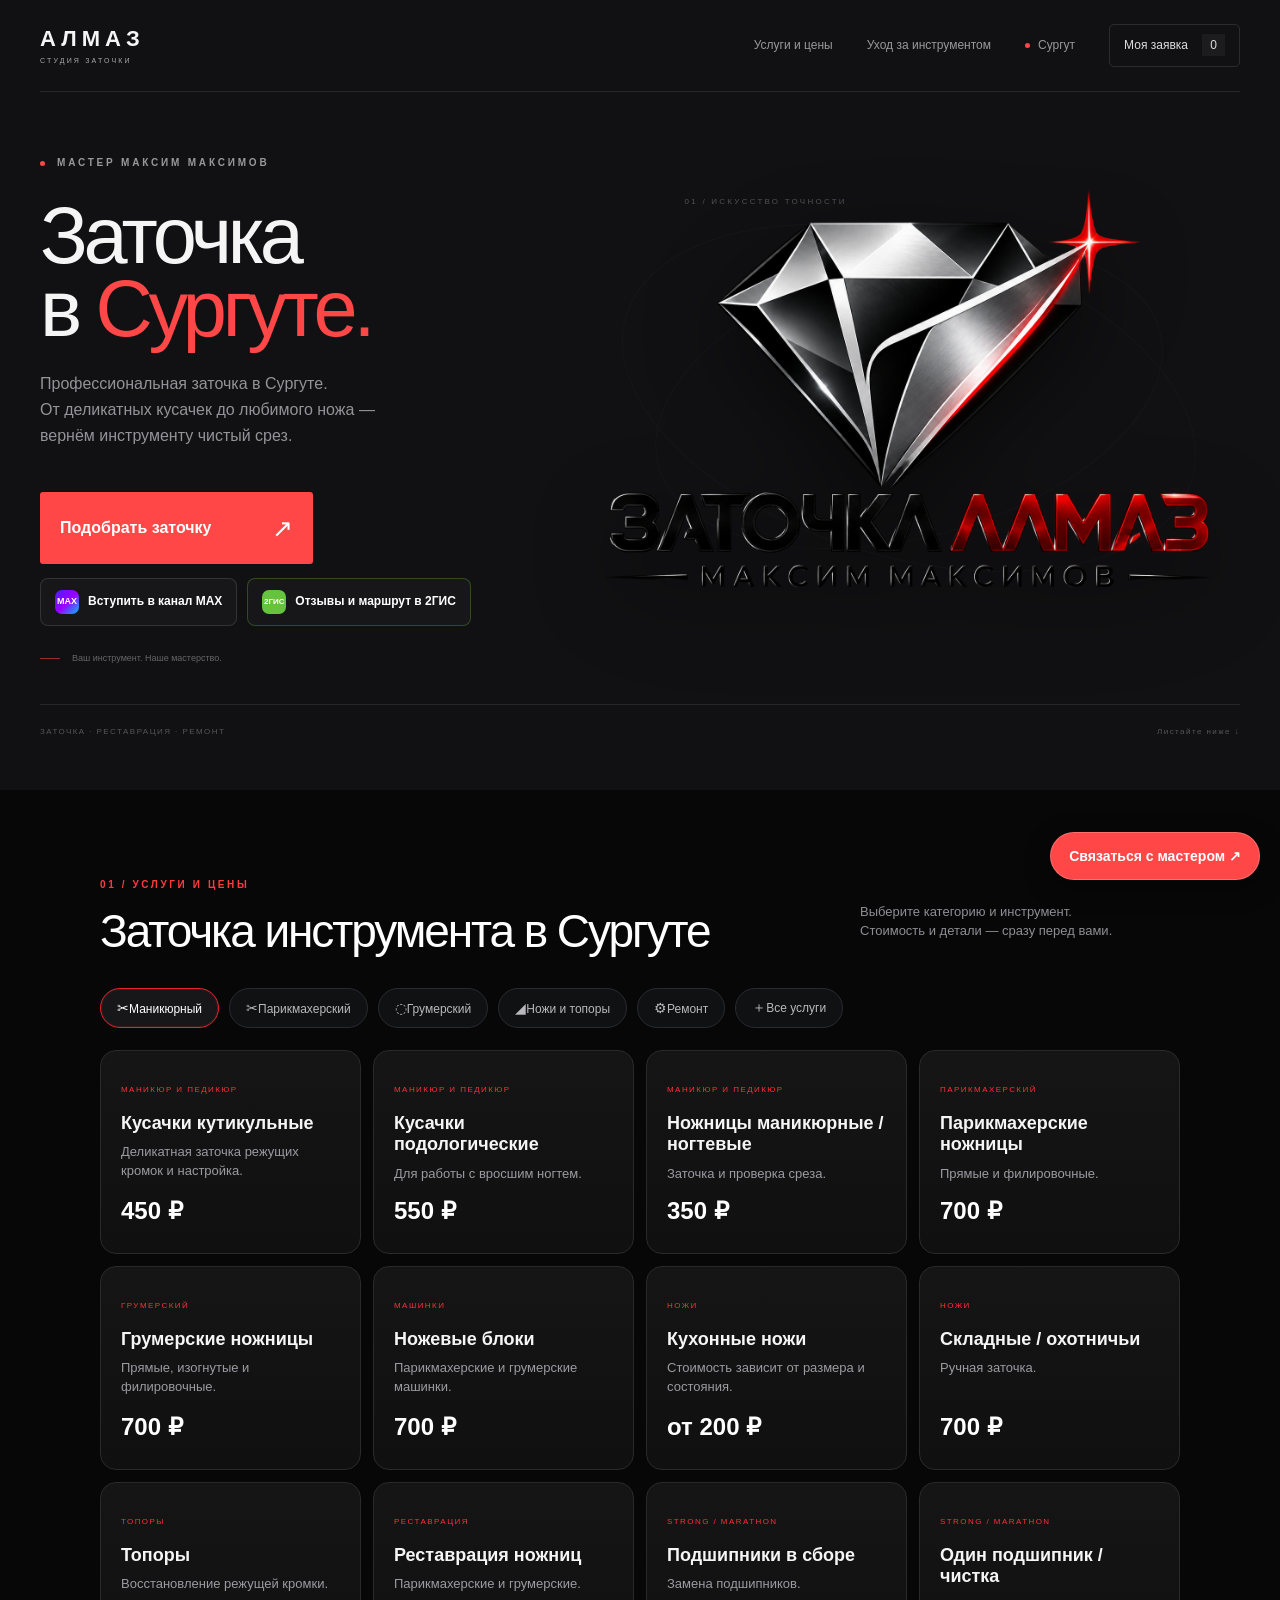
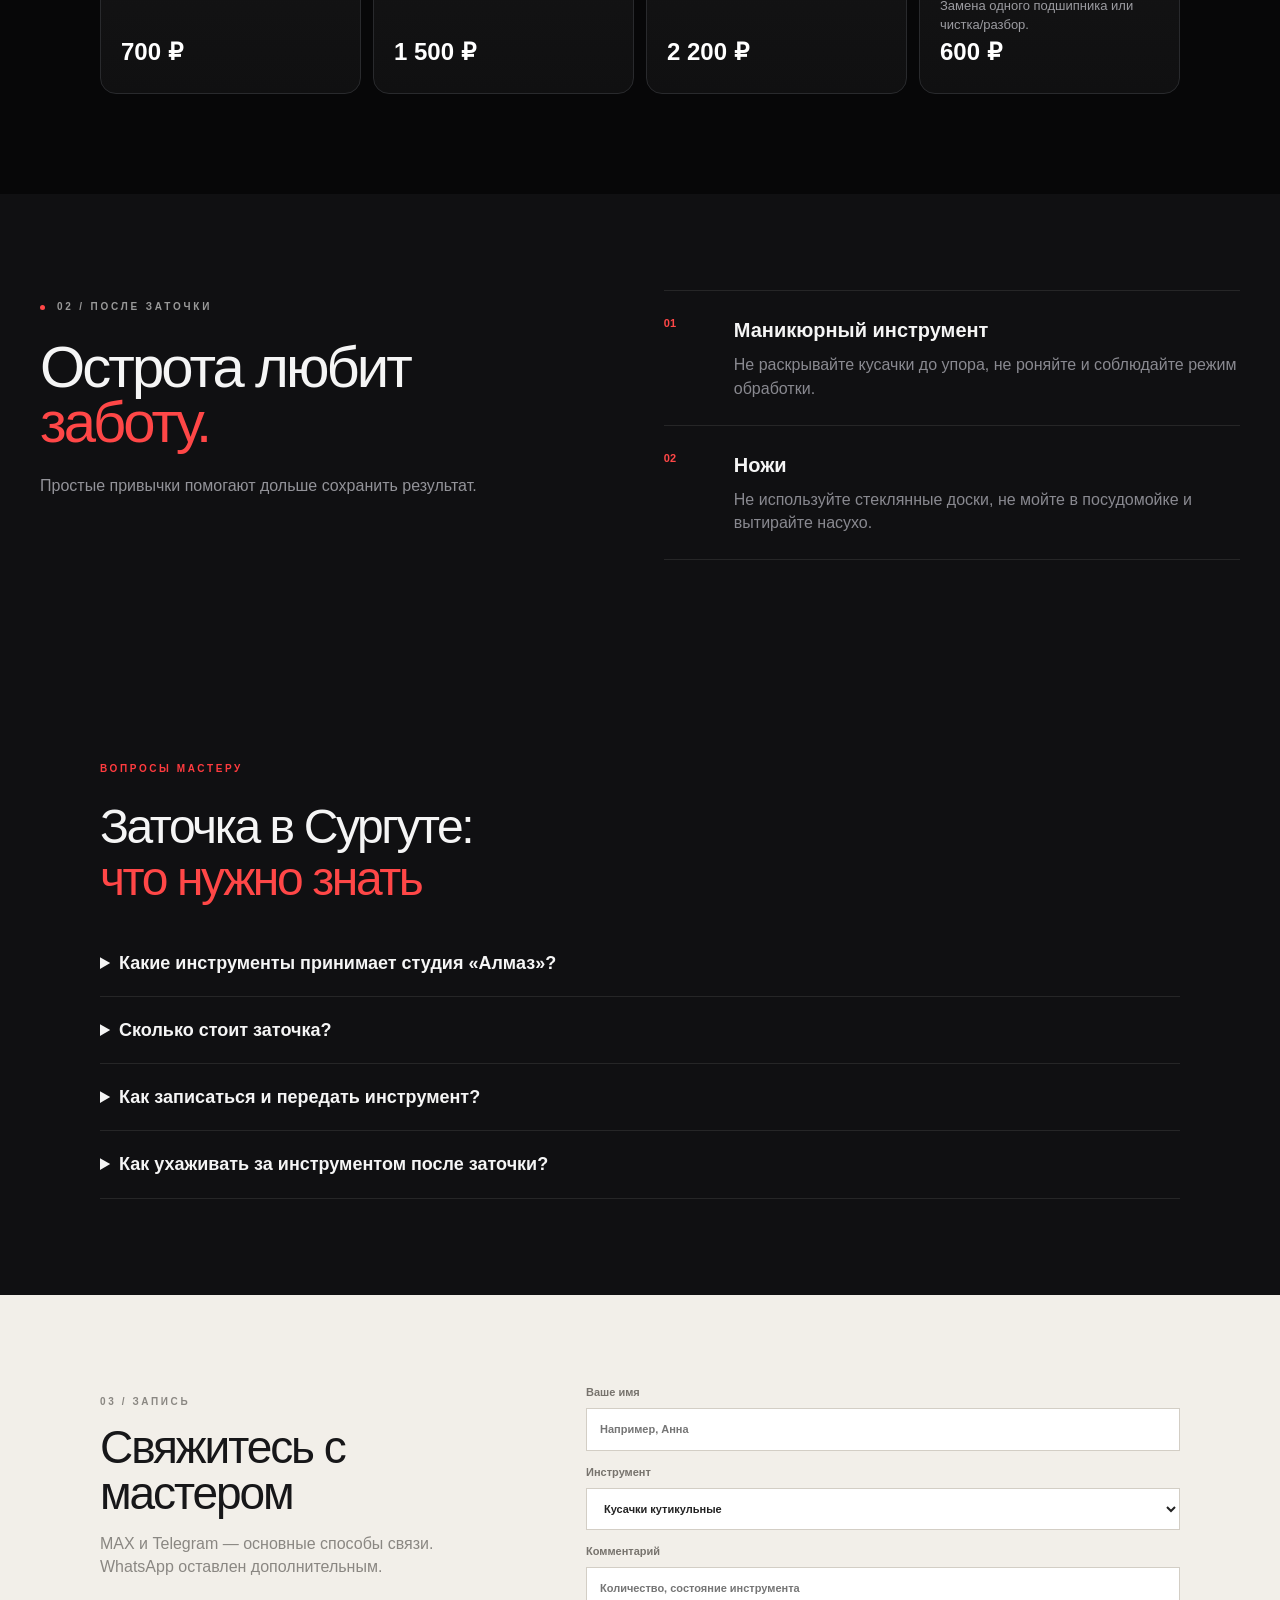
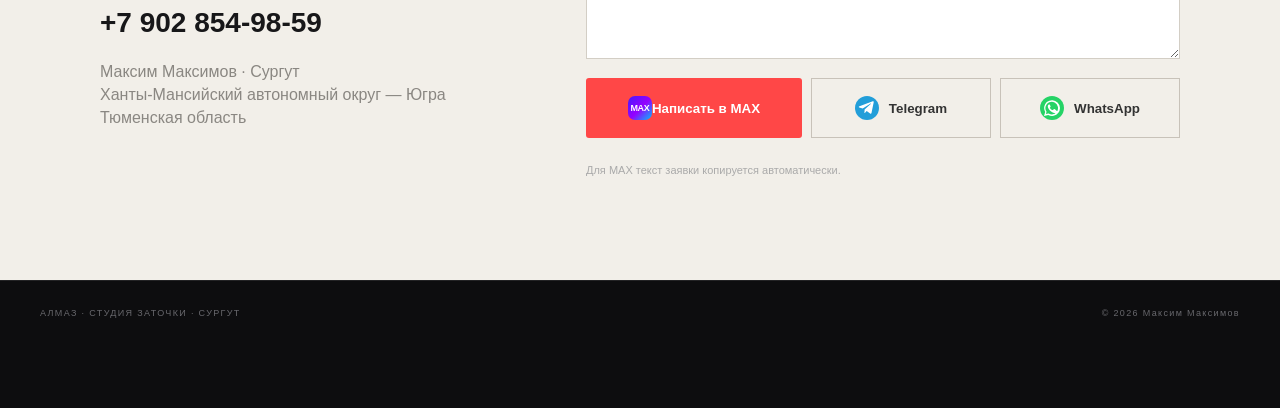
==== commit bbb4bd5c: "Добавить кнопки MAX и 2ГИС на главную страницу" ====
--- a/index.html
+++ b/index.html
@@ -18,8 +18,8 @@
 <meta property="og:image" content="https://almaz-surgut.ru/almaz-logo.png">
 <meta property="og:image:alt" content="Студия заточки Алмаз — Максим Максимов">
 <meta name="twitter:card" content="summary_large_image">
-<script src="/site-config.js"></script>
-<script src="/analytics.js" defer></script>
+<script src="/site-config.js?v=113395871"></script>
+<script src="/analytics.js?v=113395871" defer></script>
 <style>
 :root{--bg:#111113;--bg2:#151517;--paper:#f2efe9;--ink:#171719;--muted:#929297;--red:#ff4747;--line:rgba(255,255,255,.09);--max:1260px}
 *{box-sizing:border-box}
@@ -143,6 +143,16 @@
 @media(max-width:500px){.quick-contact{right:14px;font-size:13px;padding:12px 16px}}
 @media(prefers-reduced-motion:reduce){html{scroll-behavior:auto}}
 
+
+.hero-links{display:flex;flex-wrap:wrap;gap:10px;margin-top:14px}
+.hero-link{display:inline-flex;align-items:center;gap:9px;padding:11px 14px;border-radius:8px;font-size:12px;font-weight:800;border:1px solid rgba(255,255,255,.12);background:#17171a;color:#fff;transition:.2s ease}
+.hero-link:hover{transform:translateY(-1px);border-color:rgba(255,255,255,.24)}
+.hero-link .mini-icon{width:24px;height:24px;border-radius:7px;display:inline-flex;align-items:center;justify-content:center;flex:0 0 24px;font-weight:900}
+.hero-link.max-group .mini-icon{background:linear-gradient(135deg,#4c1dff,#9b00ff 52%,#00bfff);font-size:9px;color:#fff}
+.hero-link.gis{border-color:rgba(102,196,61,.3)}
+.hero-link.gis .mini-icon{background:#65c33d;color:#fff;font-size:8px}
+@media(max-width:620px){.hero-links{display:grid;grid-template-columns:1fr}.hero-link{justify-content:center}}
+
 </style>
 <script type="application/ld+json">
 {
@@ -340,6 +350,14 @@
       <h1>Заточка<br>в <span>Сургуте.</span></h1>
       <p class="intro">Профессиональная заточка в Сургуте.<br>От деликатных кусачек до любимого ножа —<br>вернём инструменту чистый срез.</p>
       <a class="primary" href="#services">Подобрать заточку <b>↗</b></a>
+      <div class="hero-links">
+        <a class="hero-link max-group" href="https://max.ru/join/fW7oA0JYuDp4XhMFCNU96ijwkn6Xn27f8KONwa0nMek" target="_blank" rel="noopener">
+          <span class="mini-icon">MAX</span><span>Вступить в канал MAX</span>
+        </a>
+        <a class="hero-link gis" href="https://2gis.ru/surgut/geo/70000001030408396" target="_blank" rel="noopener">
+          <span class="mini-icon">2ГИС</span><span>Отзывы и маршрут в 2ГИС</span>
+        </a>
+      </div>
       <p class="micro"><i></i>Ваш инструмент. Наше мастерство.</p>
     </section>
 
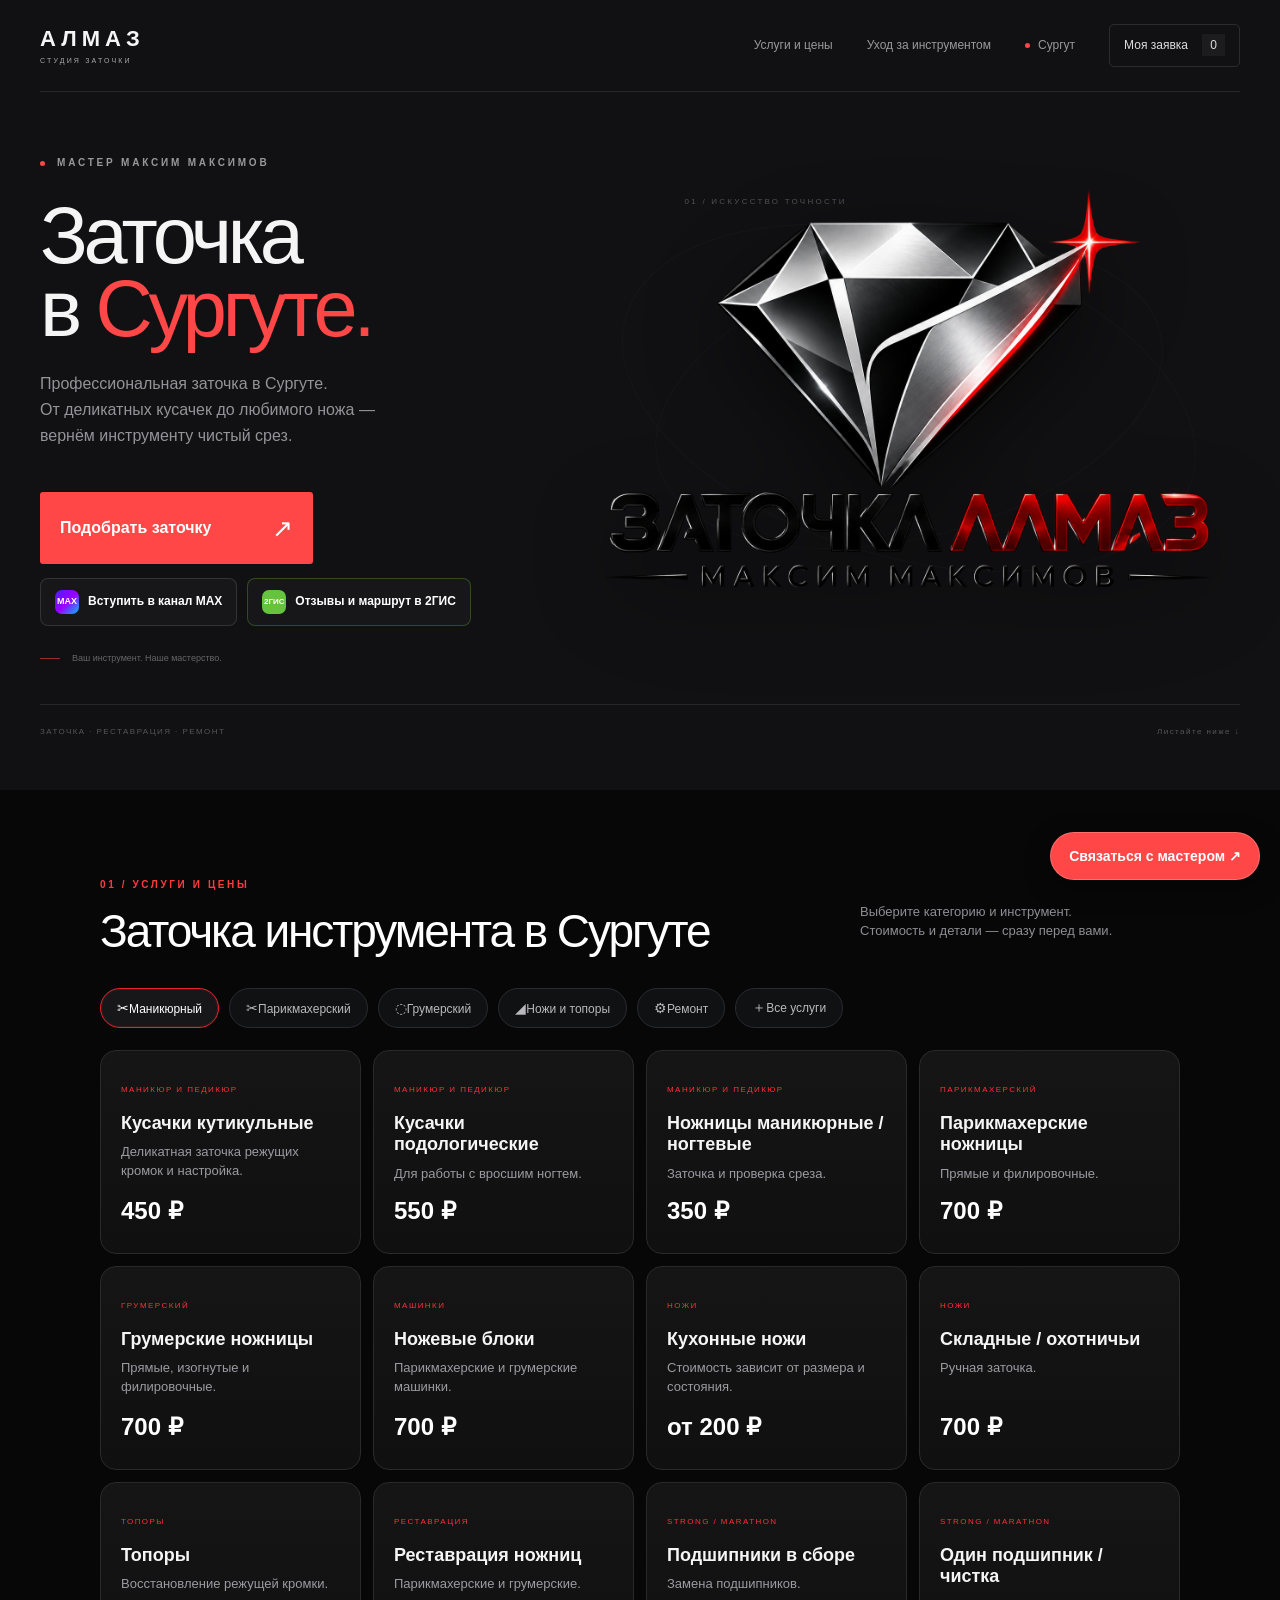
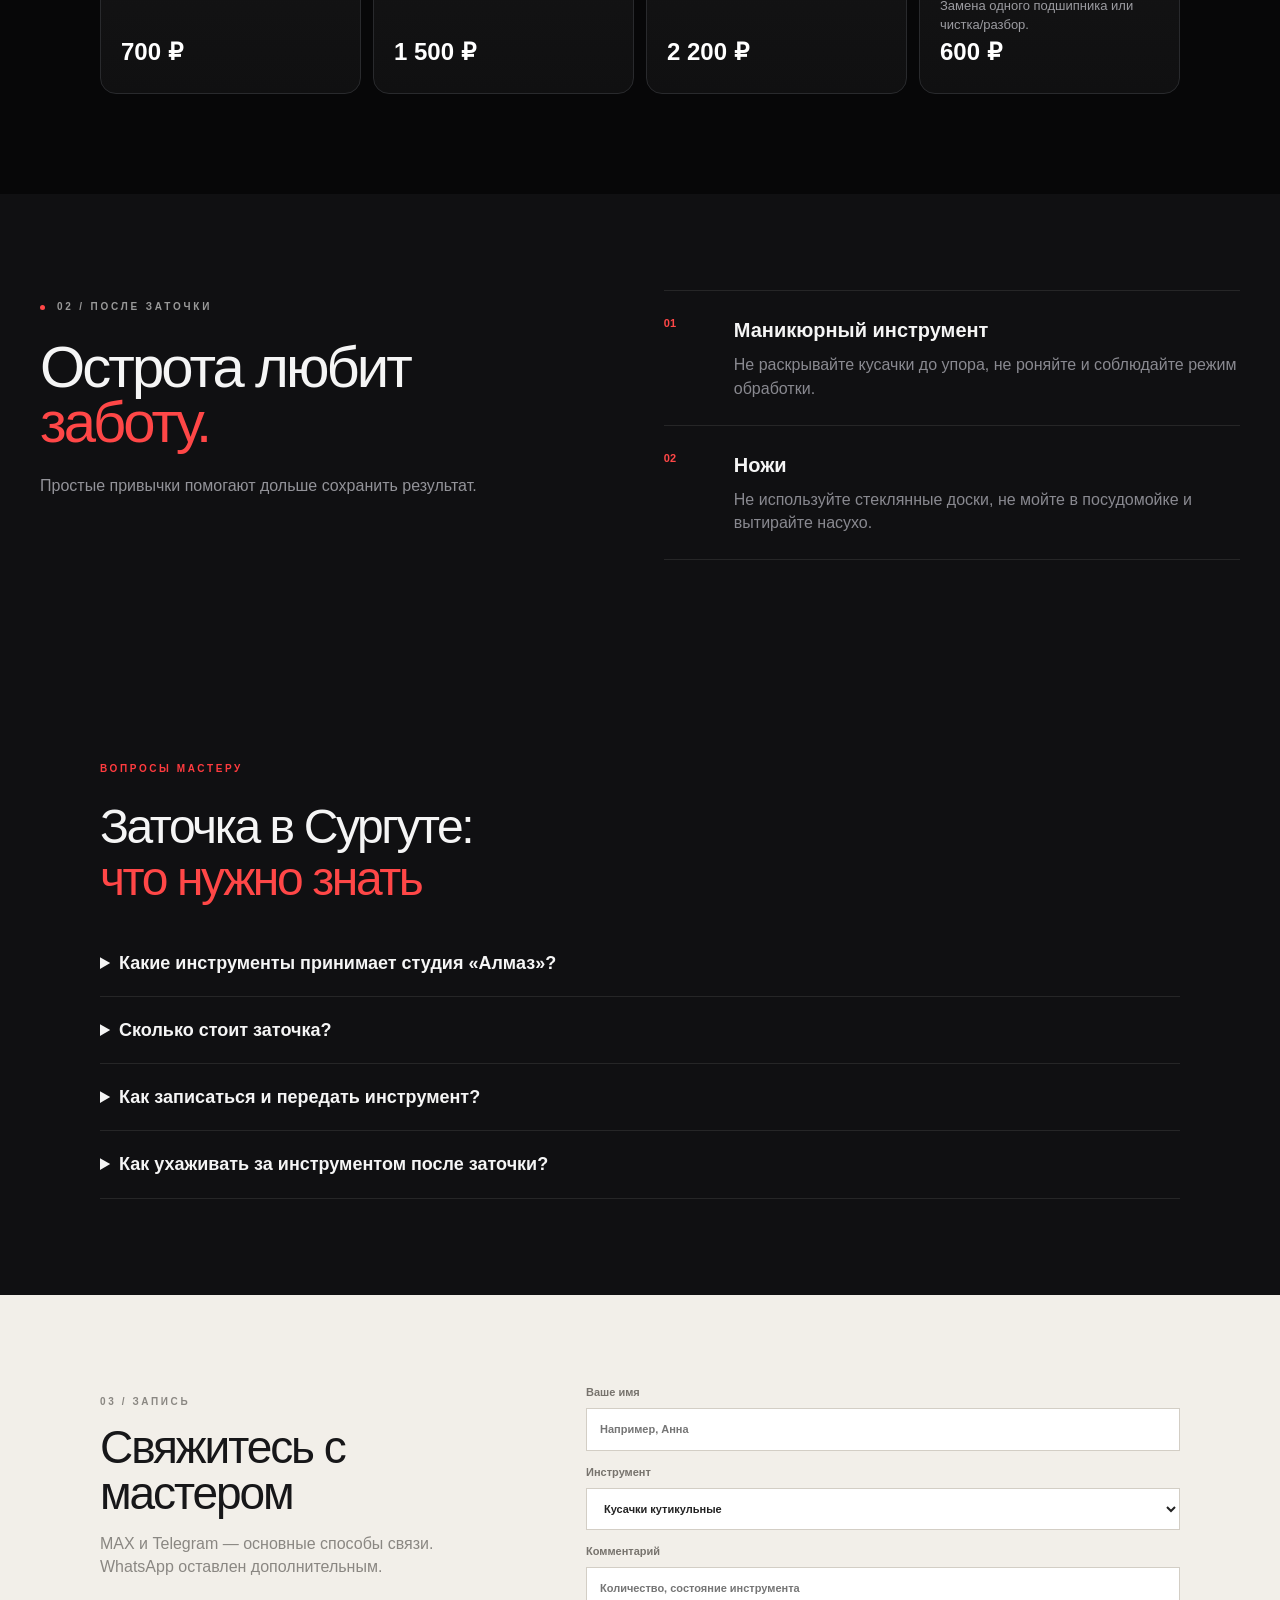
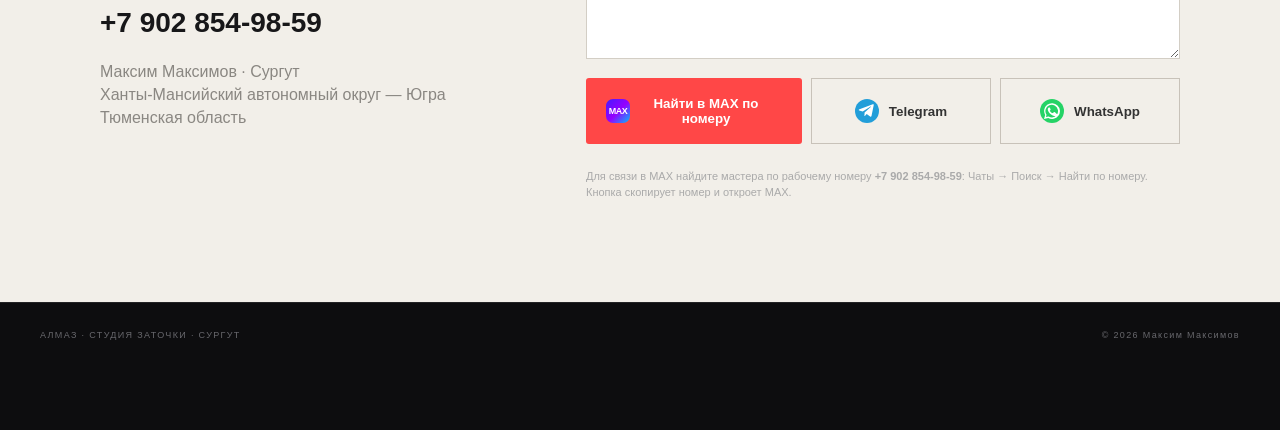
==== commit abcefaff: "Use work phone for MAX contact instead of old personal profile" ====
--- a/index.html
+++ b/index.html
@@ -449,11 +449,11 @@
       </select></label>
       <label>Комментарий<textarea class="ym-disable-keys" name="comment" rows="4" placeholder="Количество, состояние инструмента"></textarea></label>
       <div class="submit-actions">
-        <button type="button" id="sendMax" class="primary msg-button"><span class="msg-icon msg-max" aria-hidden="true">MAX</span><span>Написать в MAX</span></button>
+        <button type="button" id="sendMax" class="primary msg-button"><span class="msg-icon msg-max" aria-hidden="true">MAX</span><span>Найти в MAX по номеру</span></button>
         <button type="submit" class="secondary msg-button"><span class="msg-icon" aria-hidden="true"><svg viewBox="0 0 24 24"><circle cx="12" cy="12" r="12" fill="#229ED9"/><path fill="#fff" d="M18.7 6.2 16.5 17c-.2.8-.7 1-1.4.6l-3.4-2.5-1.6 1.6c-.2.2-.3.3-.7.3l.2-3.5 6.4-5.8c.3-.2-.1-.4-.4-.2l-7.9 5-3.4-1.1c-.7-.2-.8-.7.2-1.1l13.3-5.1c.6-.2 1.2.1.9 1z"/></svg></span><span>Telegram</span></button>
         <button type="button" id="sendWhatsApp" class="secondary msg-button"><span class="msg-icon" aria-hidden="true"><svg viewBox="0 0 24 24"><circle cx="12" cy="12" r="12" fill="#25D366"/><path fill="#fff" d="M17.5 6.5A7.8 7.8 0 0 0 5.2 15.9L4 20l4.2-1.1a7.8 7.8 0 0 0 9.3-12.4ZM12 18.4c-1.2 0-2.4-.3-3.4-.9l-.2-.1-2.5.7.7-2.4-.2-.2A6.3 6.3 0 1 1 12 18.4Zm3.5-4.7c-.2-.1-1.1-.6-1.3-.6-.2-.1-.3-.1-.5.1l-.6.8c-.1.2-.3.2-.5.1-.2-.1-.8-.3-1.6-.9-.6-.5-1-1.1-1.1-1.3-.1-.2 0-.3.1-.4l.4-.4c.1-.1.2-.2.2-.3.1-.1 0-.3 0-.4-.1-.1-.4-1.1-.6-1.5-.2-.4-.4-.4-.5-.4h-.4c-.2 0-.4.1-.6.3-.2.2-.7.7-.7 1.8s.8 2.1.9 2.3c.1.2 1.7 2.5 4 3.5.6.2 1 .4 1.4.5.6.2 1.1.1 1.5.1.5-.1 1.3-.5 1.5-1 .2-.5.2-.9.1-1-.1-.1-.3-.2-.7-.3Z"/></svg></span><span>WhatsApp</span></button>
       </div>
-      <p id="formNote" class="note">Для MAX текст заявки копируется автоматически.</p>
+      <p id="formNote" class="note">Для связи в MAX найдите мастера по рабочему номеру <strong>+7 902 854-98-59</strong>: Чаты → Поиск → Найти по номеру. Кнопка скопирует номер и откроет MAX.</p>
     </form>
   </div>
 </section>
@@ -496,10 +496,16 @@
   window.almazGoal?.('request_whatsapp');
   window.open('https://wa.me/79028549859?text='+encodeURIComponent(textReq()),'_blank','noopener');
 });
-document.getElementById('sendMax').addEventListener('click',async()=>{
+document.getElementById('sendMax').addEventListener('click',()=>{
   window.almazGoal?.('request_max');
-  try{await navigator.clipboard.writeText(textReq());note.textContent='Текст заявки скопирован. Вставьте его в MAX.';}catch(e){}
-  window.open('https://max.ru/u/f9LHodD0cOL3pQyr5XkDK6MVtNHawLKkdbONwLSyoOXOts-p8-sgm9h1b4g','_blank','noopener');
+  const workNumber='+79028549859';
+  note.textContent='В MAX откройте «Чаты» → «Поиск» → «Найти по номеру» и введите +7 902 854-98-59.';
+  if(navigator.clipboard?.writeText){
+    navigator.clipboard.writeText(workNumber).then(()=>{
+      note.textContent='Рабочий номер +7 902 854-98-59 скопирован. В MAX откройте «Чаты» → «Поиск» → «Найти по номеру» и вставьте его.';
+    }).catch(()=>{});
+  }
+  window.open('https://max.ru/','_blank','noopener');
 });
 document.getElementById('year').textContent=new Date().getFullYear();
 </script>
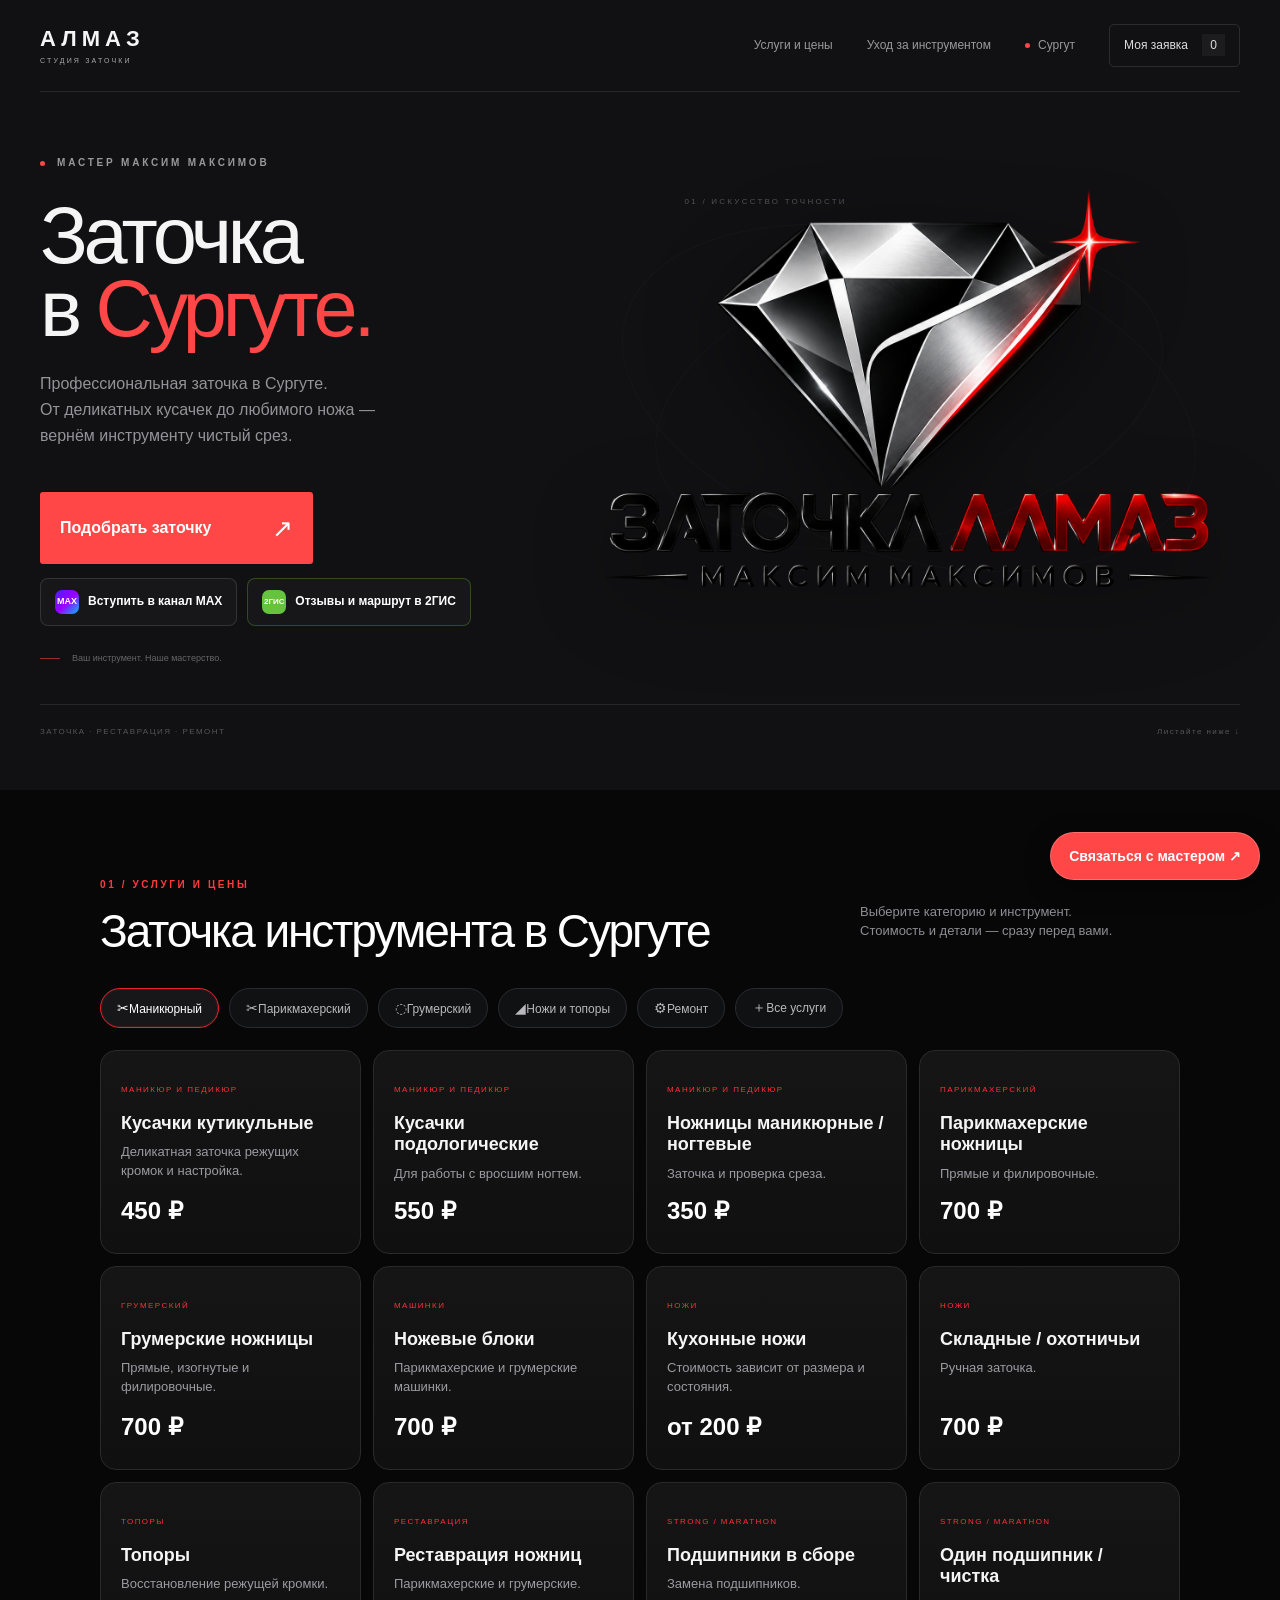
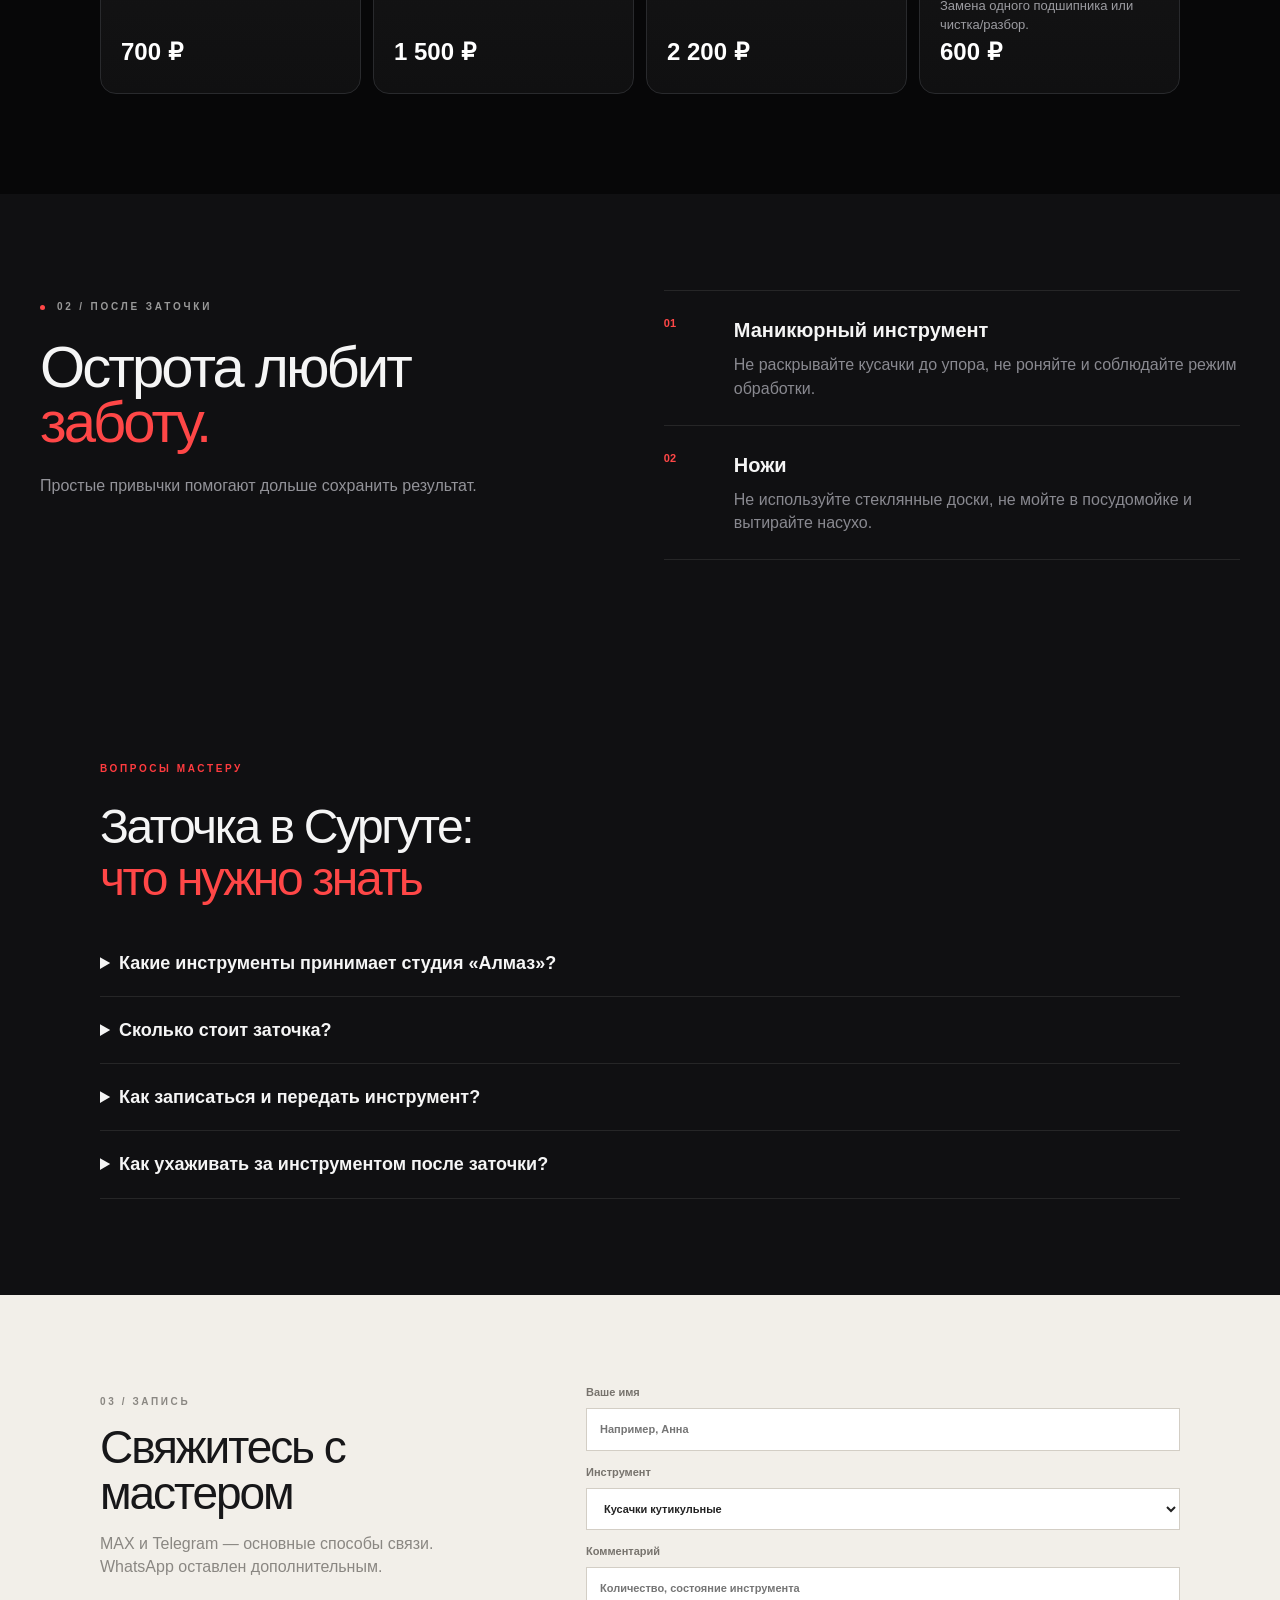
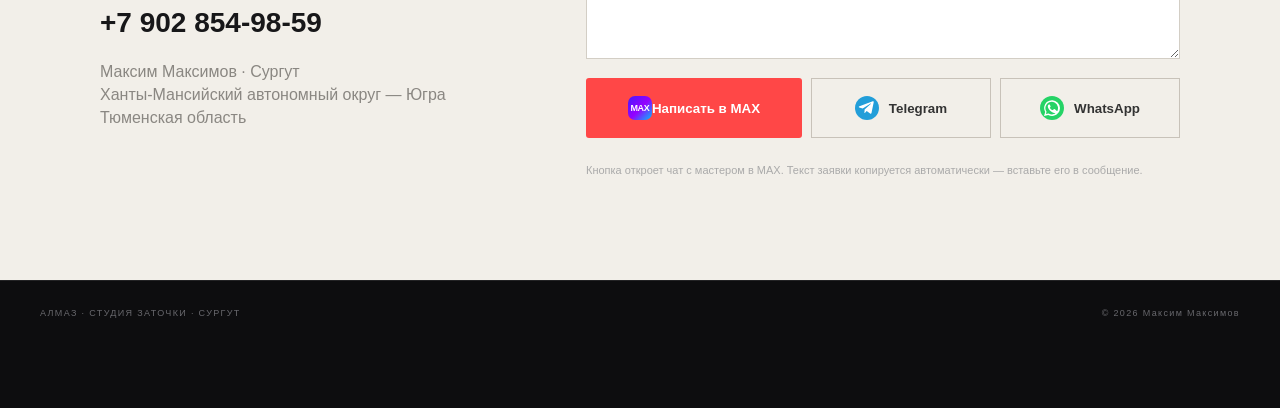
==== commit 933ed2be: "Link MAX booking button to new work account" ====
--- a/index.html
+++ b/index.html
@@ -449,11 +449,11 @@
       </select></label>
       <label>Комментарий<textarea class="ym-disable-keys" name="comment" rows="4" placeholder="Количество, состояние инструмента"></textarea></label>
       <div class="submit-actions">
-        <button type="button" id="sendMax" class="primary msg-button"><span class="msg-icon msg-max" aria-hidden="true">MAX</span><span>Найти в MAX по номеру</span></button>
+        <button type="button" id="sendMax" class="primary msg-button"><span class="msg-icon msg-max" aria-hidden="true">MAX</span><span>Написать в MAX</span></button>
         <button type="submit" class="secondary msg-button"><span class="msg-icon" aria-hidden="true"><svg viewBox="0 0 24 24"><circle cx="12" cy="12" r="12" fill="#229ED9"/><path fill="#fff" d="M18.7 6.2 16.5 17c-.2.8-.7 1-1.4.6l-3.4-2.5-1.6 1.6c-.2.2-.3.3-.7.3l.2-3.5 6.4-5.8c.3-.2-.1-.4-.4-.2l-7.9 5-3.4-1.1c-.7-.2-.8-.7.2-1.1l13.3-5.1c.6-.2 1.2.1.9 1z"/></svg></span><span>Telegram</span></button>
         <button type="button" id="sendWhatsApp" class="secondary msg-button"><span class="msg-icon" aria-hidden="true"><svg viewBox="0 0 24 24"><circle cx="12" cy="12" r="12" fill="#25D366"/><path fill="#fff" d="M17.5 6.5A7.8 7.8 0 0 0 5.2 15.9L4 20l4.2-1.1a7.8 7.8 0 0 0 9.3-12.4ZM12 18.4c-1.2 0-2.4-.3-3.4-.9l-.2-.1-2.5.7.7-2.4-.2-.2A6.3 6.3 0 1 1 12 18.4Zm3.5-4.7c-.2-.1-1.1-.6-1.3-.6-.2-.1-.3-.1-.5.1l-.6.8c-.1.2-.3.2-.5.1-.2-.1-.8-.3-1.6-.9-.6-.5-1-1.1-1.1-1.3-.1-.2 0-.3.1-.4l.4-.4c.1-.1.2-.2.2-.3.1-.1 0-.3 0-.4-.1-.1-.4-1.1-.6-1.5-.2-.4-.4-.4-.5-.4h-.4c-.2 0-.4.1-.6.3-.2.2-.7.7-.7 1.8s.8 2.1.9 2.3c.1.2 1.7 2.5 4 3.5.6.2 1 .4 1.4.5.6.2 1.1.1 1.5.1.5-.1 1.3-.5 1.5-1 .2-.5.2-.9.1-1-.1-.1-.3-.2-.7-.3Z"/></svg></span><span>WhatsApp</span></button>
       </div>
-      <p id="formNote" class="note">Для связи в MAX найдите мастера по рабочему номеру <strong>+7 902 854-98-59</strong>: Чаты → Поиск → Найти по номеру. Кнопка скопирует номер и откроет MAX.</p>
+      <p id="formNote" class="note">Кнопка откроет чат с мастером в MAX. Текст заявки копируется автоматически — вставьте его в сообщение.</p>
     </form>
   </div>
 </section>
@@ -498,14 +498,16 @@
 });
 document.getElementById('sendMax').addEventListener('click',()=>{
   window.almazGoal?.('request_max');
-  const workNumber='+79028549859';
-  note.textContent='В MAX откройте «Чаты» → «Поиск» → «Найти по номеру» и введите +7 902 854-98-59.';
   if(navigator.clipboard?.writeText){
-    navigator.clipboard.writeText(workNumber).then(()=>{
-      note.textContent='Рабочий номер +7 902 854-98-59 скопирован. В MAX откройте «Чаты» → «Поиск» → «Найти по номеру» и вставьте его.';
-    }).catch(()=>{});
+    navigator.clipboard.writeText(textReq()).then(()=>{
+      note.textContent='Текст заявки скопирован. Вставьте его в чат MAX.';
+    }).catch(()=>{
+      note.textContent='Чат MAX открыт. Напишите мастеру или скопируйте детали заявки вручную.';
+    });
+  }else{
+    note.textContent='Чат MAX открыт. Напишите мастеру или скопируйте детали заявки вручную.';
   }
-  window.open('https://max.ru/','_blank','noopener');
+  window.open('https://max.ru/u/f9LHodD0cOLkSVSDf_vTcWRMVyzD7KEjSjCS-FRhEr7O7mvbi7k2DPm28_M','_blank','noopener');
 });
 document.getElementById('year').textContent=new Date().getFullYear();
 </script>
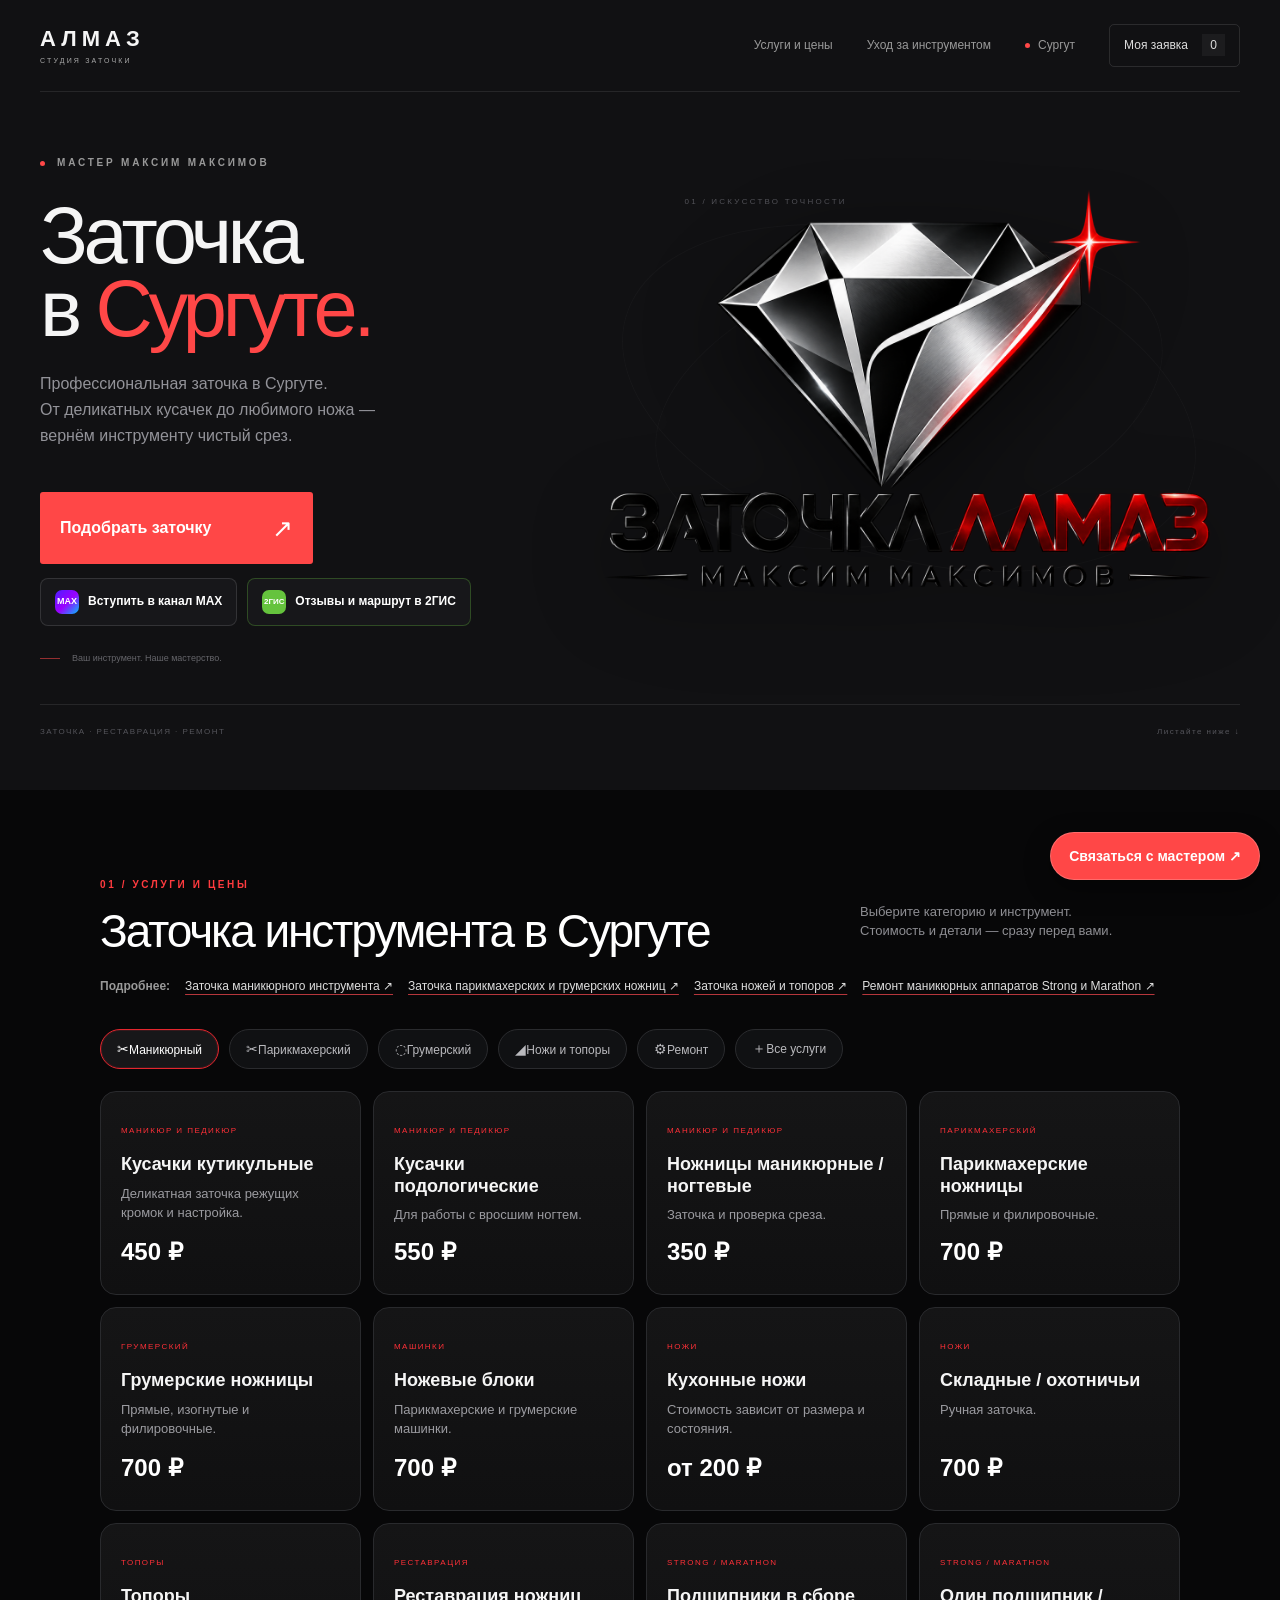
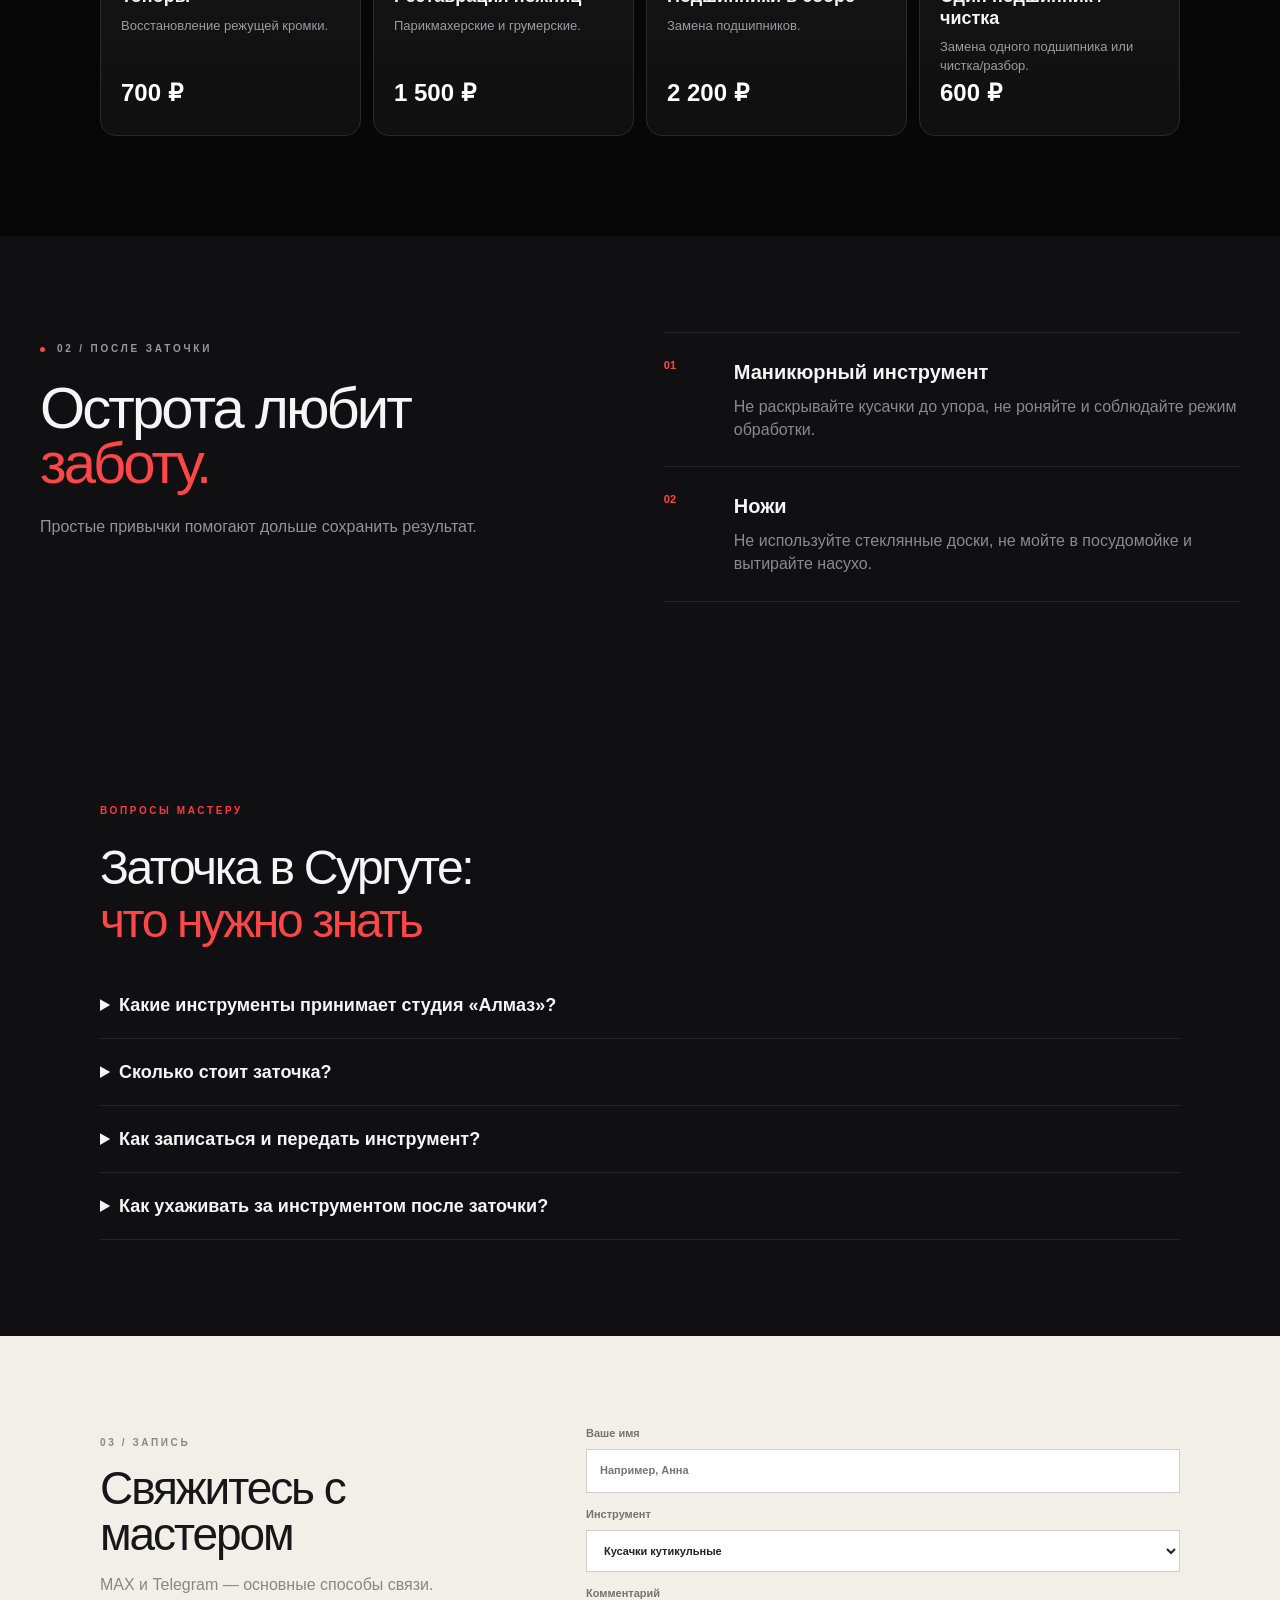
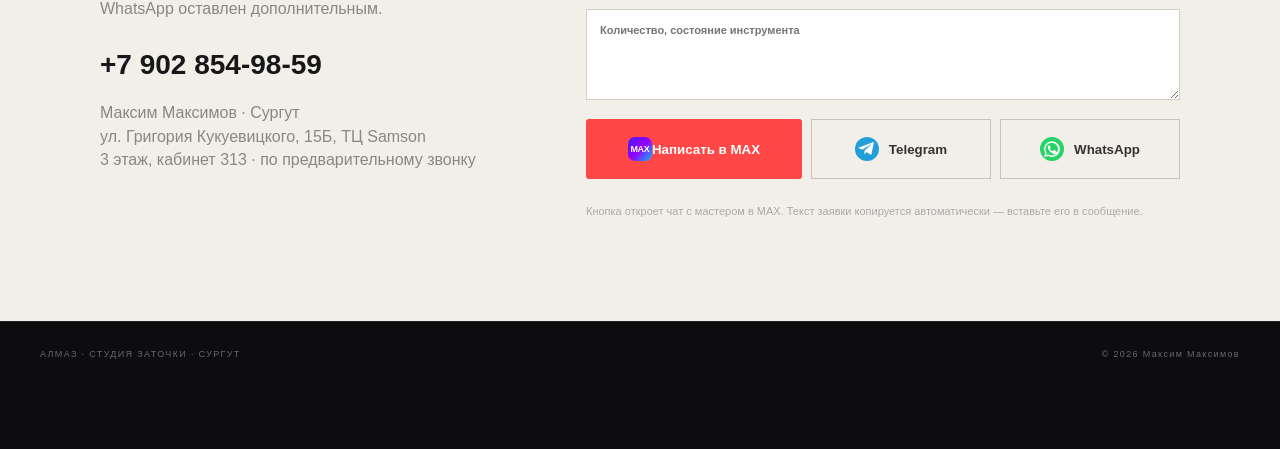
==== commit 967a0b0b: "Improve local SEO, correct 2GIS link and add service navigation" ====
--- a/index.html
+++ b/index.html
@@ -153,7 +153,7 @@
 .hero-link.gis .mini-icon{background:#65c33d;color:#fff;font-size:8px}
 @media(max-width:620px){.hero-links{display:grid;grid-template-columns:1fr}.hero-link{justify-content:center}}
 
-</style>
+.service-guides{display:flex;align-items:center;flex-wrap:wrap;gap:9px 15px;margin:24px 0 4px;font-size:12px;color:#999}.service-guides a{color:#ddd;text-decoration:underline;text-decoration-color:#b6363c;text-underline-offset:4px}.service-guides a:hover{color:#fff}\n</style>
 <script type="application/ld+json">
 {
   "@context": "https://schema.org",
@@ -167,6 +167,8 @@
   "telephone": "+79028549859",
   "address": {
     "@type": "PostalAddress",
+    "streetAddress": "улица Григория Кукуевицкого, 15Б, кабинет 313",
+    "postalCode": "628404",
     "addressLocality": "Сургут",
     "addressRegion": "Ханты-Мансийский автономный округ — Югра",
     "addressCountry": "RU"
@@ -184,7 +186,8 @@
     }
   },
   "sameAs": [
-    "https://t.me/ZatochkaSurgut"
+    "https://t.me/ZatochkaSurgut",
+    "https://2gis.ru/surgut/firm/70000001030408396"
   ],
   "hasOfferCatalog": {
     "@type": "OfferCatalog",
@@ -354,7 +357,7 @@
         <a class="hero-link max-group" href="https://max.ru/join/fW7oA0JYuDp4XhMFCNU96ijwkn6Xn27f8KONwa0nMek" target="_blank" rel="noopener">
           <span class="mini-icon">MAX</span><span>Вступить в канал MAX</span>
         </a>
-        <a class="hero-link gis" href="https://2gis.ru/surgut/geo/70000001030408396" target="_blank" rel="noopener">
+        <a class="hero-link gis" href="https://2gis.ru/surgut/firm/70000001030408396" target="_blank" rel="noopener">
           <span class="mini-icon">2ГИС</span><span>Отзывы и маршрут в 2ГИС</span>
         </a>
       </div>
@@ -382,6 +385,8 @@
       <p>Выберите категорию и инструмент.<br>Стоимость и детали — сразу перед вами.</p>
     </div>
 
+
+    <div class="service-guides" aria-label="Подробно об услугах"><strong>Подробнее:</strong> <a href="/zatochka-manikyurnogo-instrumenta-surgut.html">Заточка маникюрного инструмента ↗</a> <a href="/zatochka-parikmaherskih-grumerskih-nozhnic-surgut.html">Заточка парикмахерских и грумерских ножниц ↗</a> <a href="/zatochka-nozhey-surgut.html">Заточка ножей и топоров ↗</a> <a href="/remont-strong-marathon-surgut.html">Ремонт маникюрных аппаратов Strong и Marathon ↗</a></div>
     <div class="filters">
       <button class="filter active" data-filter="manicure">✂<span>Маникюрный</span></button>
       <button class="filter" data-filter="hair">✂<span>Парикмахерский</span></button>
@@ -436,7 +441,7 @@
       <h2>Свяжитесь с мастером</h2>
       <p>MAX и Telegram — основные способы связи. WhatsApp оставлен дополнительным.</p>
       <a class="phone" href="tel:+79028549859">+7 902 854-98-59</a>
-      <p>Максим Максимов · Сургут<br>Ханты-Мансийский автономный округ — Югра<br>Тюменская область</p>
+      <p>Максим Максимов · Сургут<br>ул. Григория Кукуевицкого, 15Б, ТЦ Samson<br>3 этаж, кабинет 313 · по предварительному звонку</p>
     </div>
     <form id="requestForm" class="request-form">
       <label>Ваше имя<input class="ym-disable-keys" name="name" type="text" placeholder="Например, Анна"></label>
